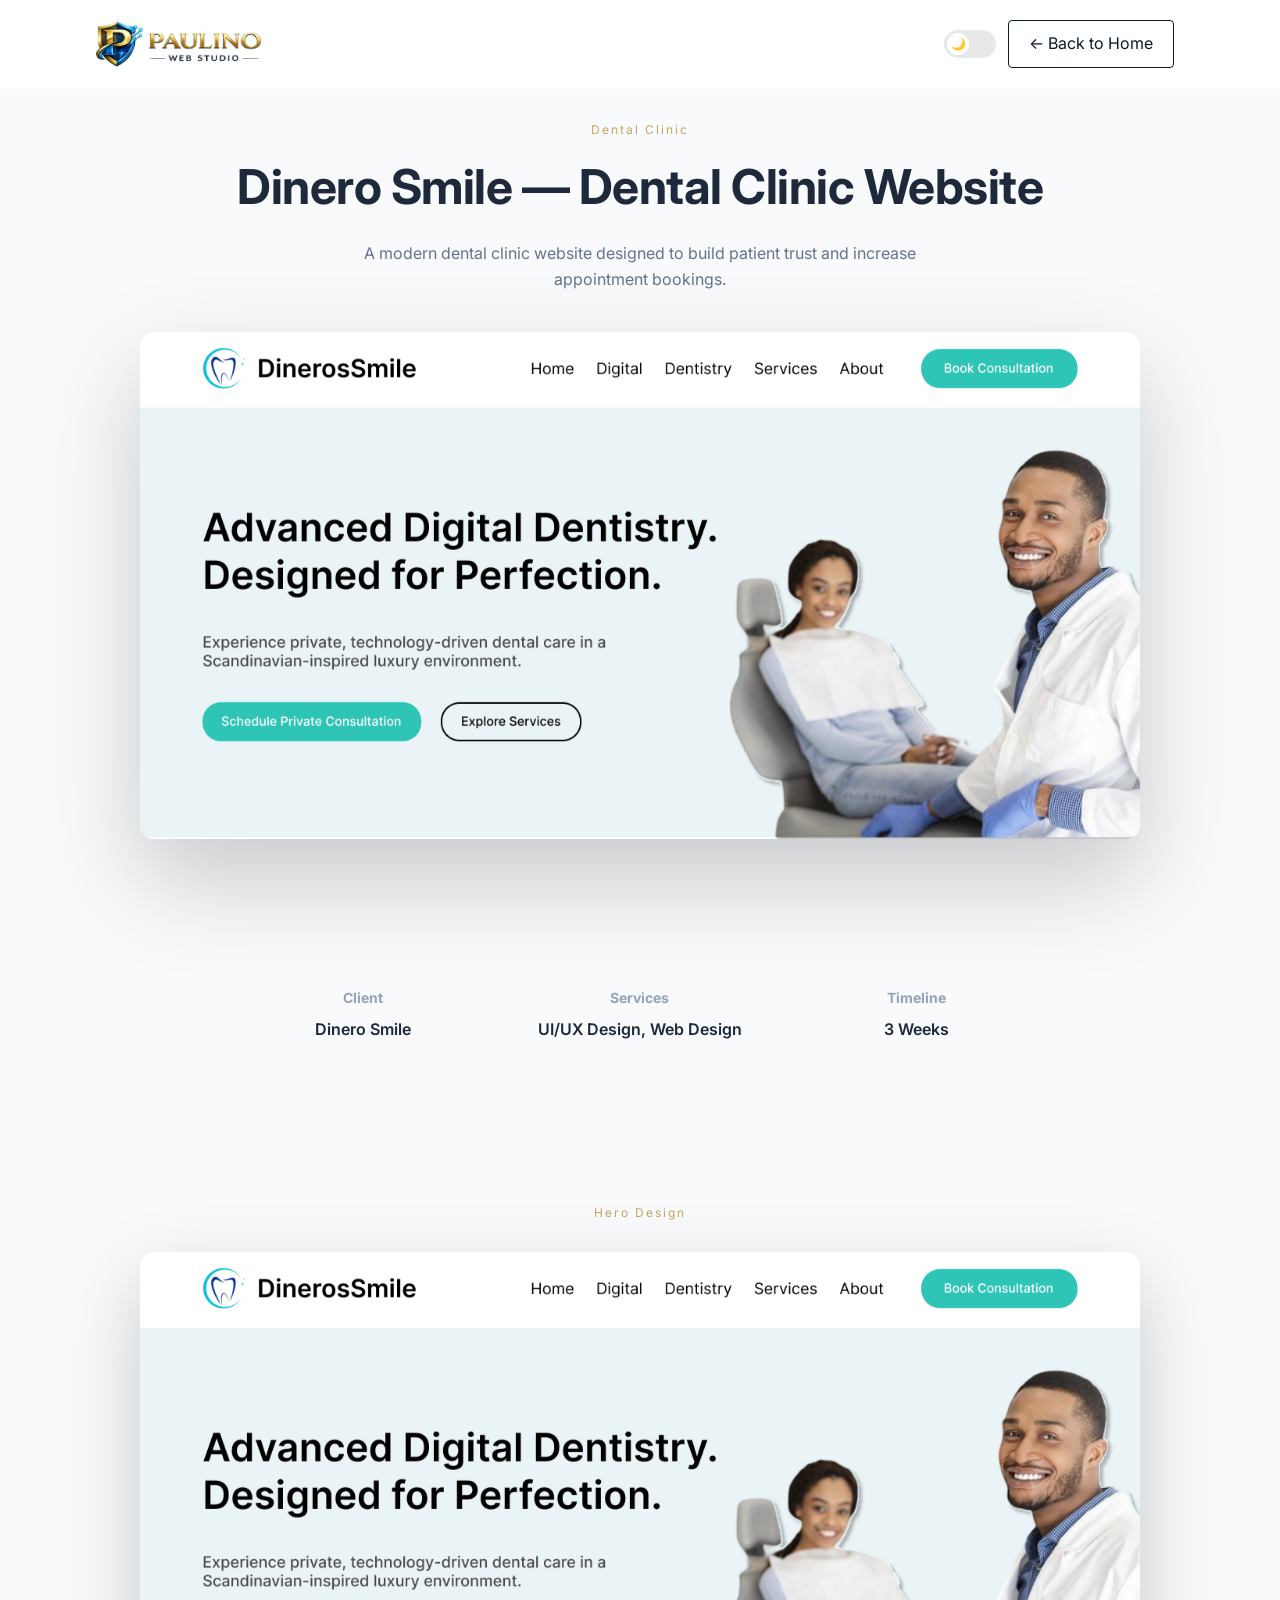
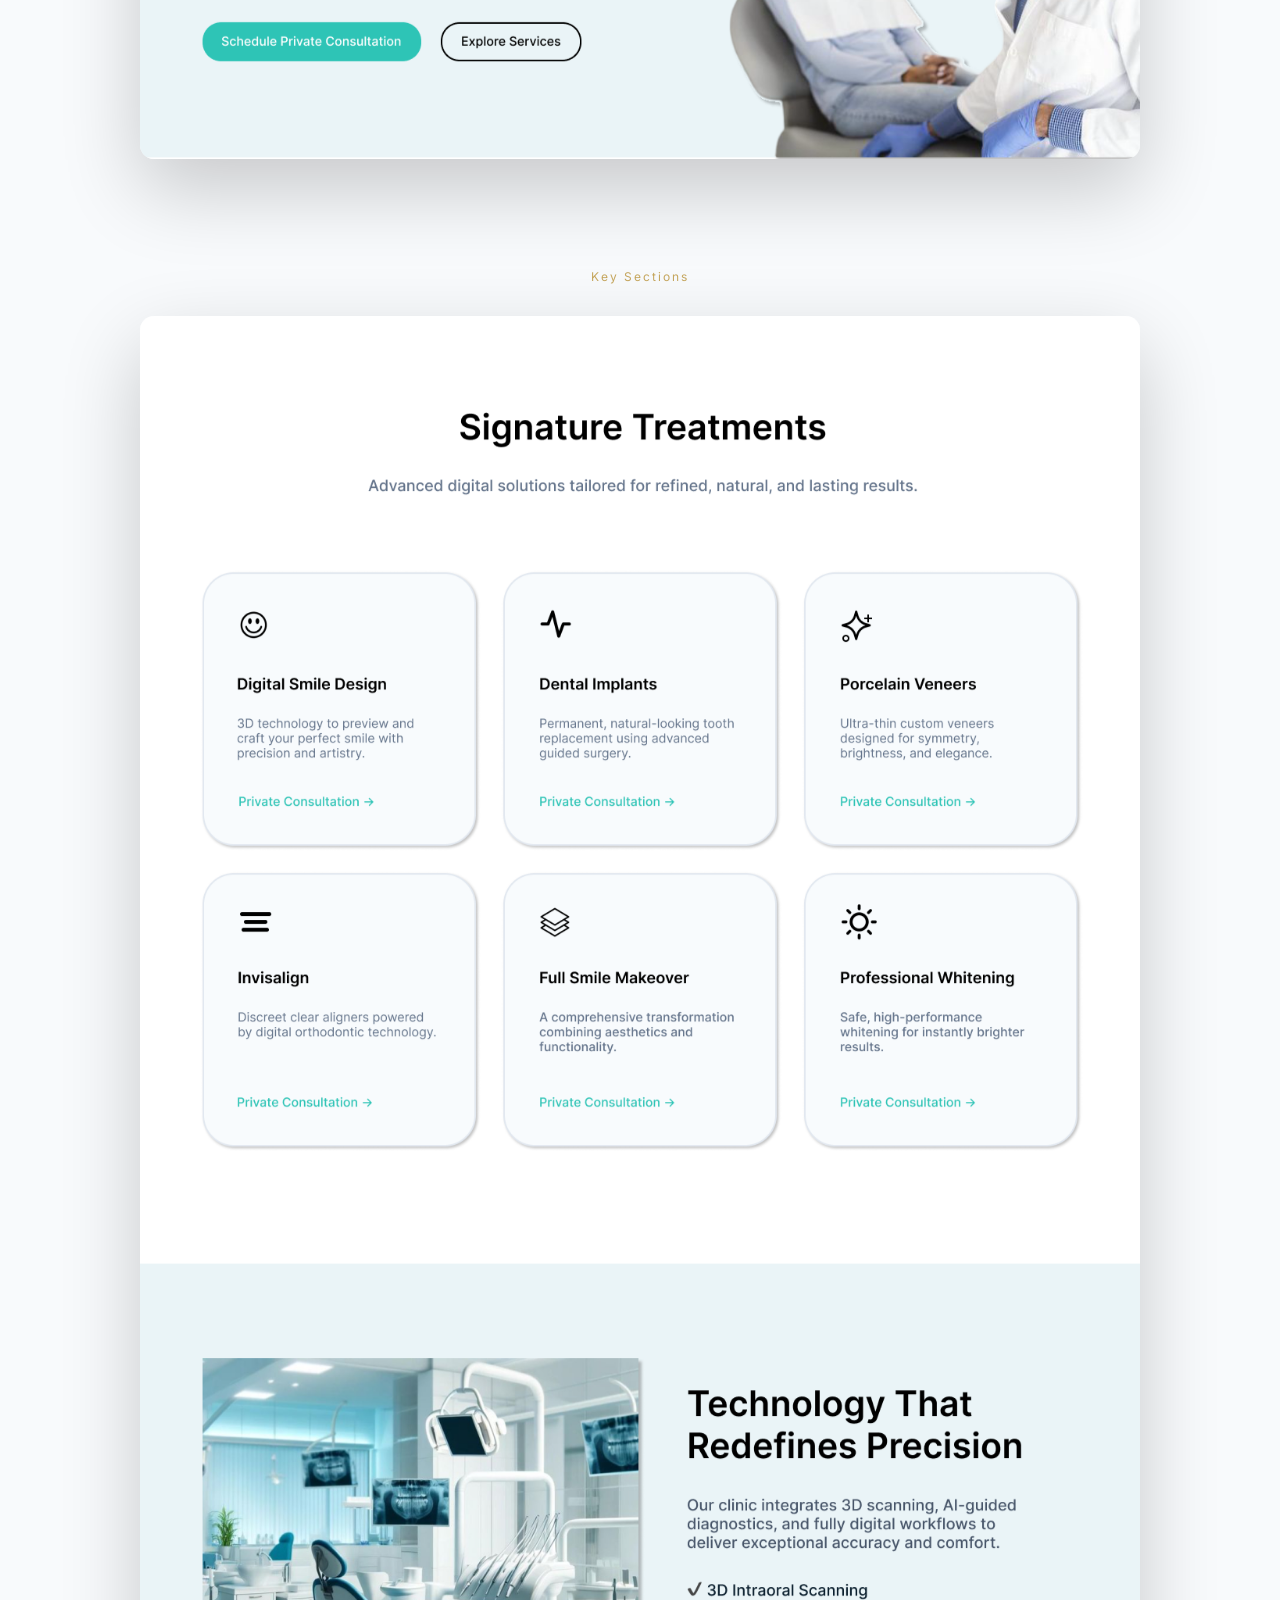
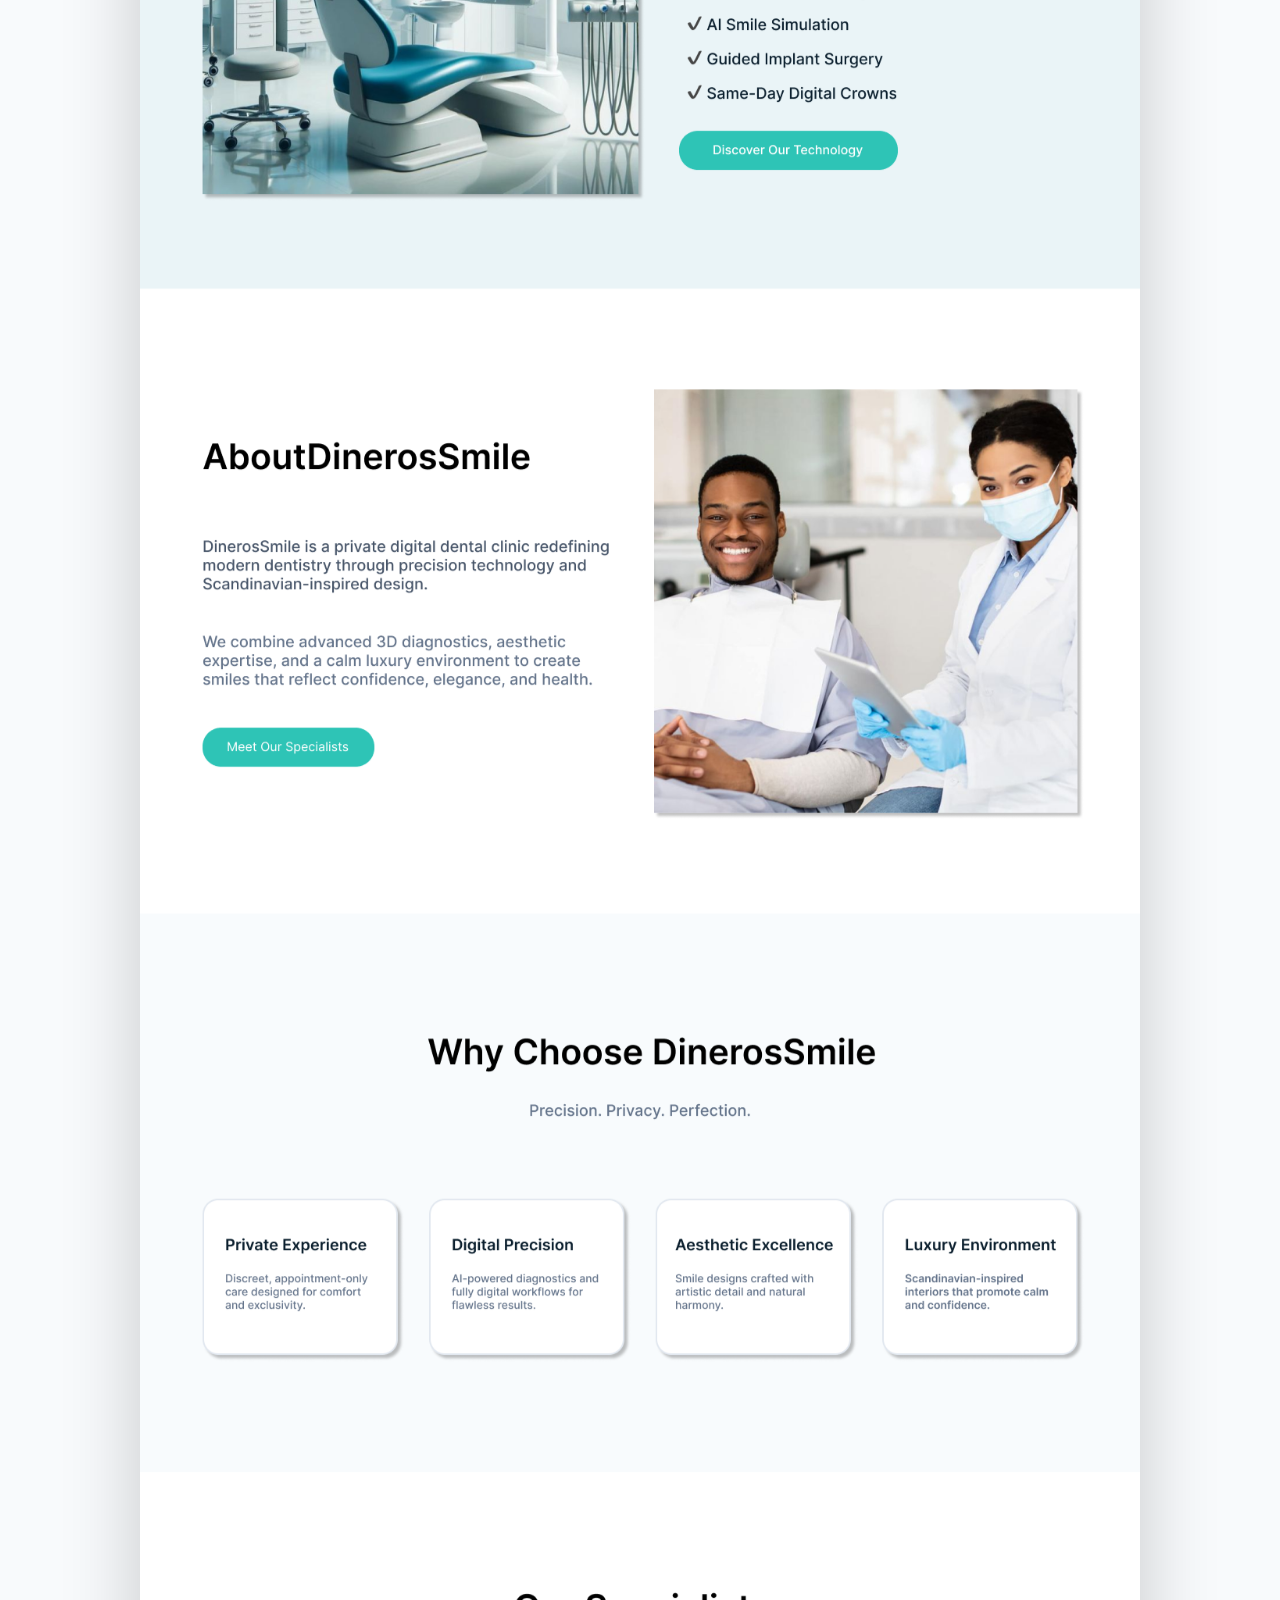
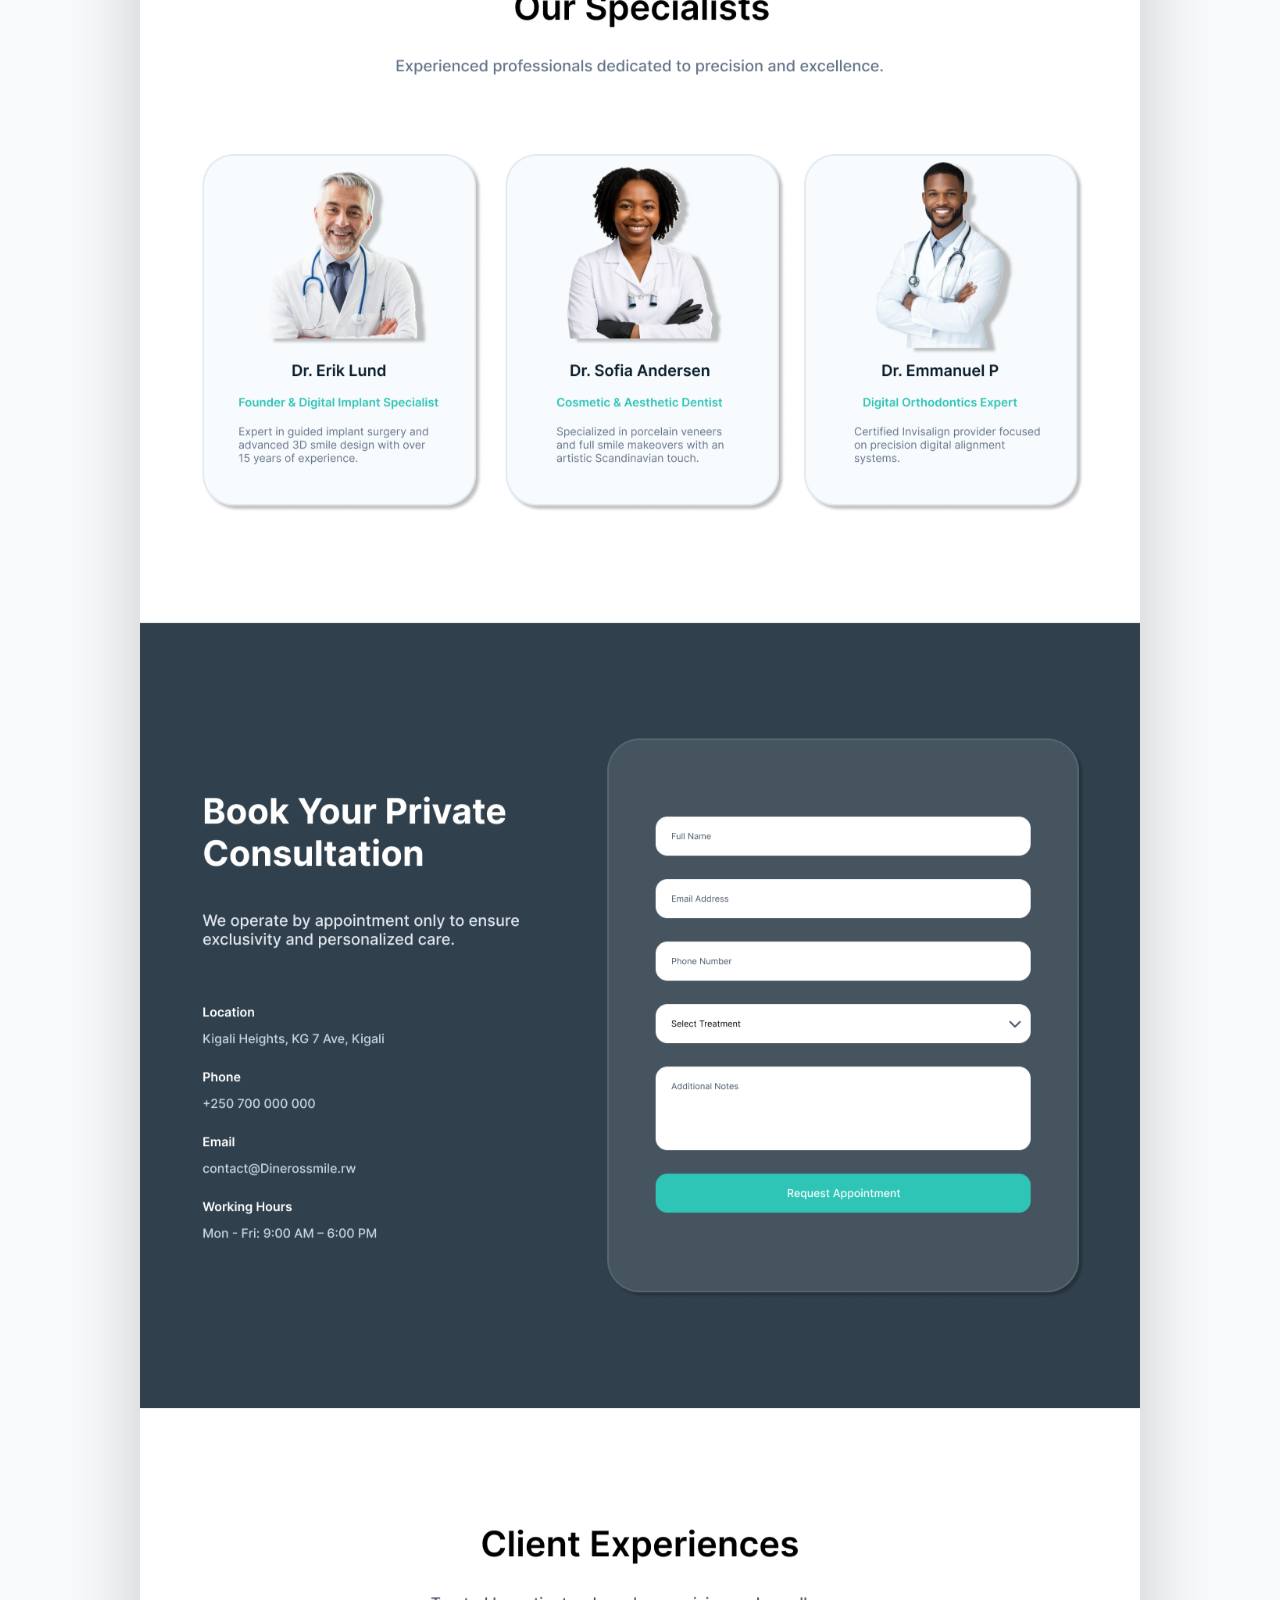
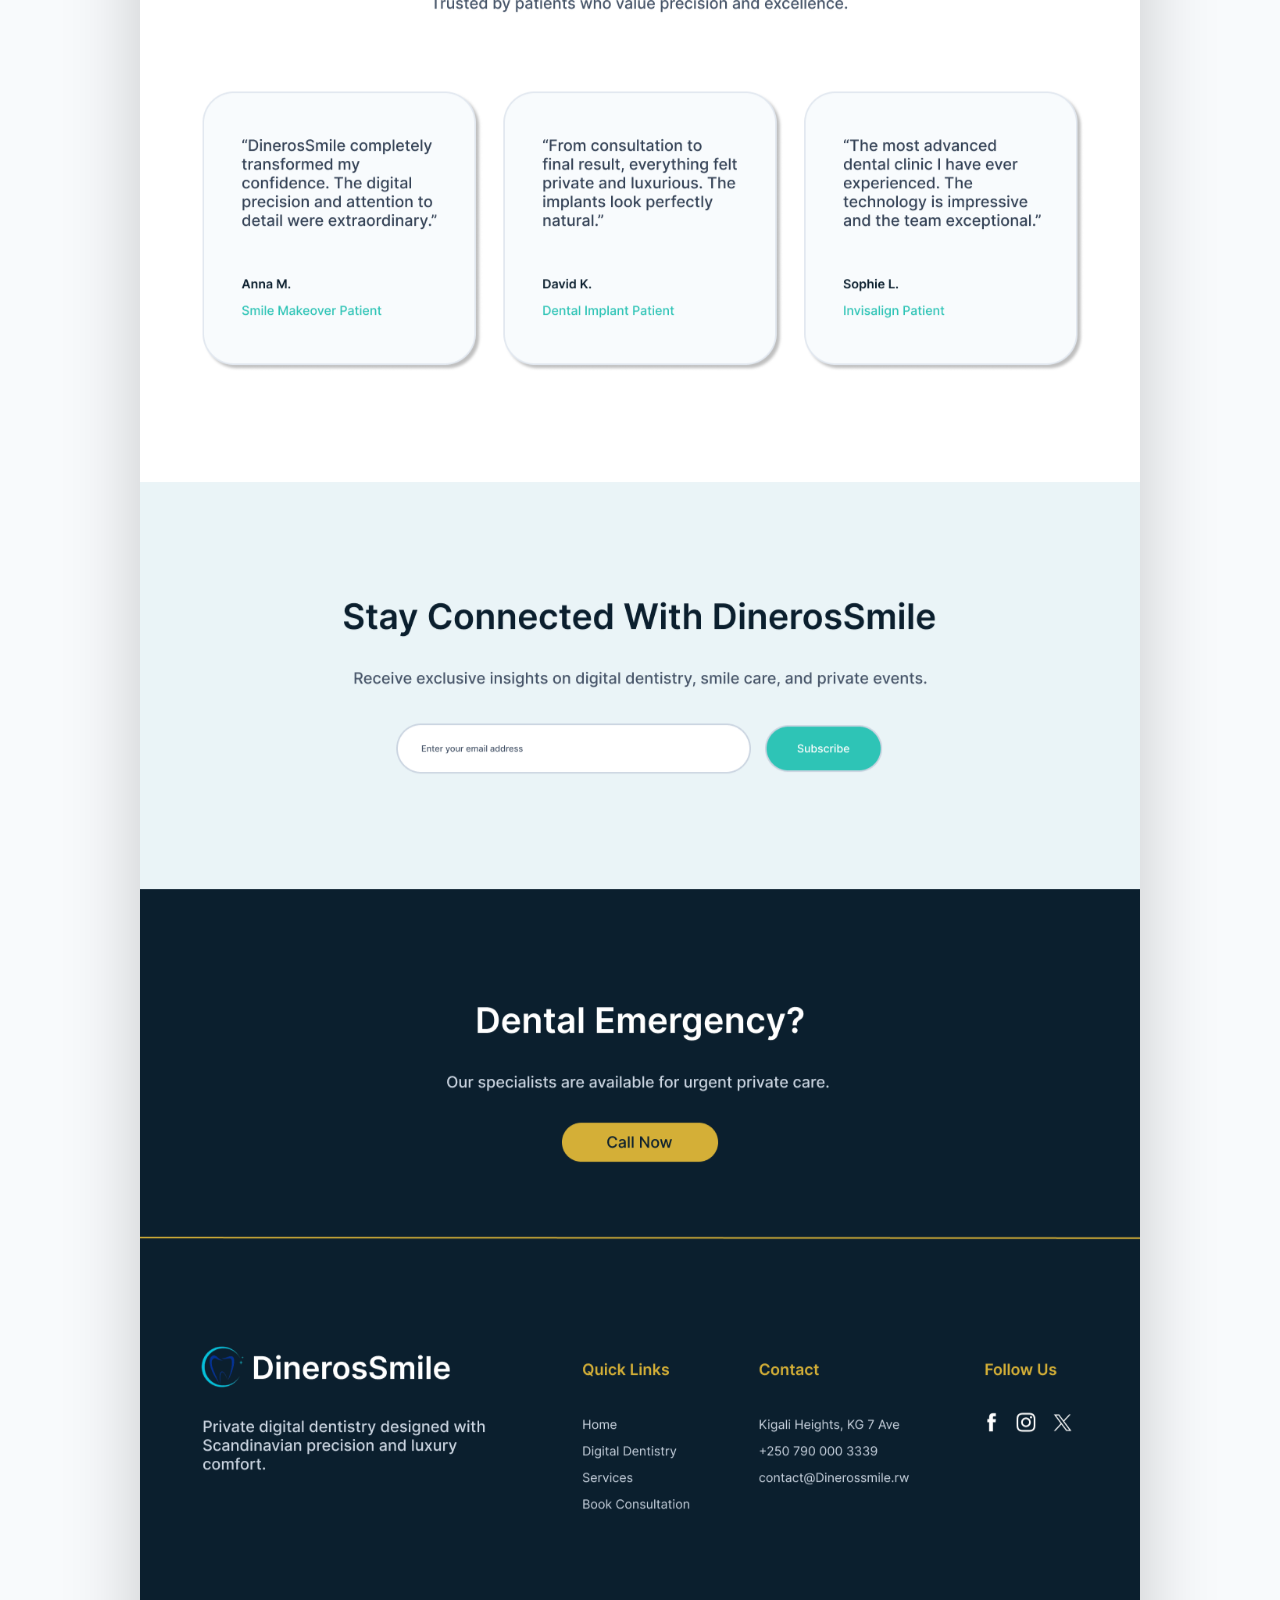
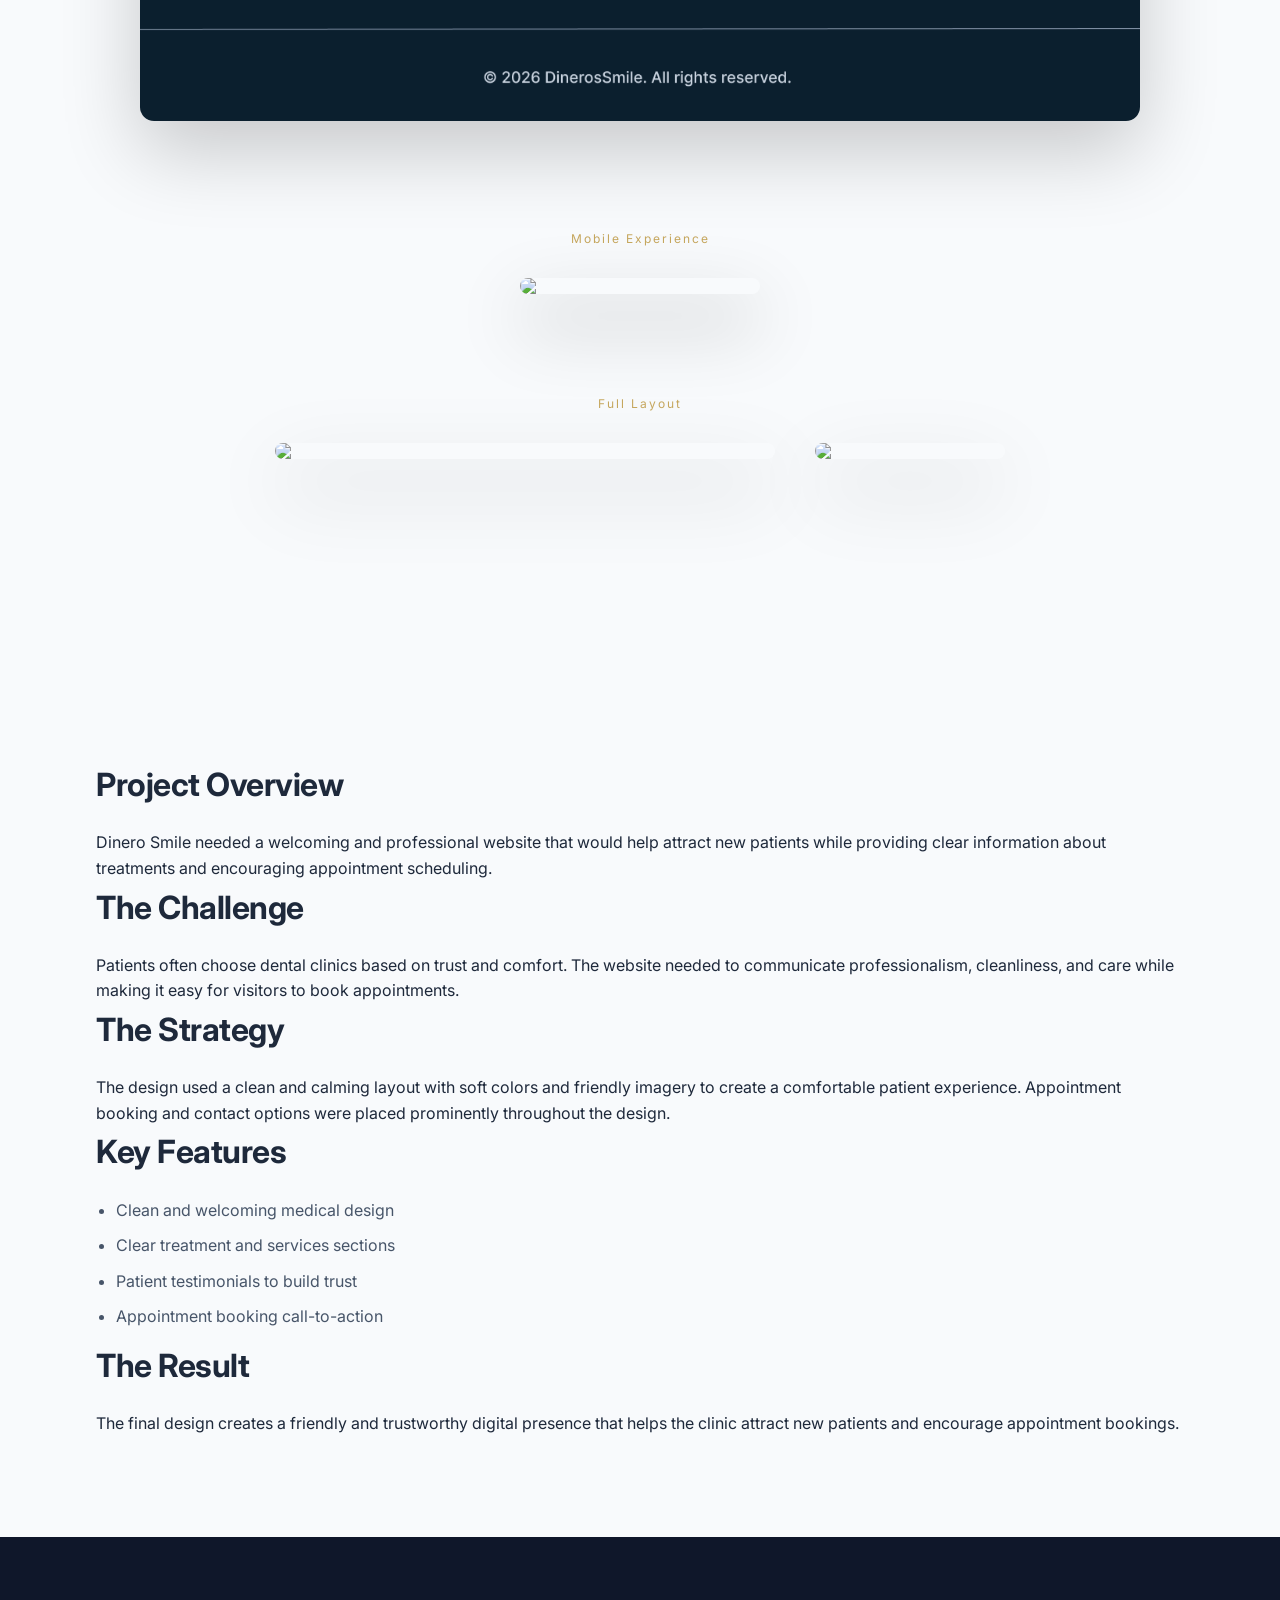
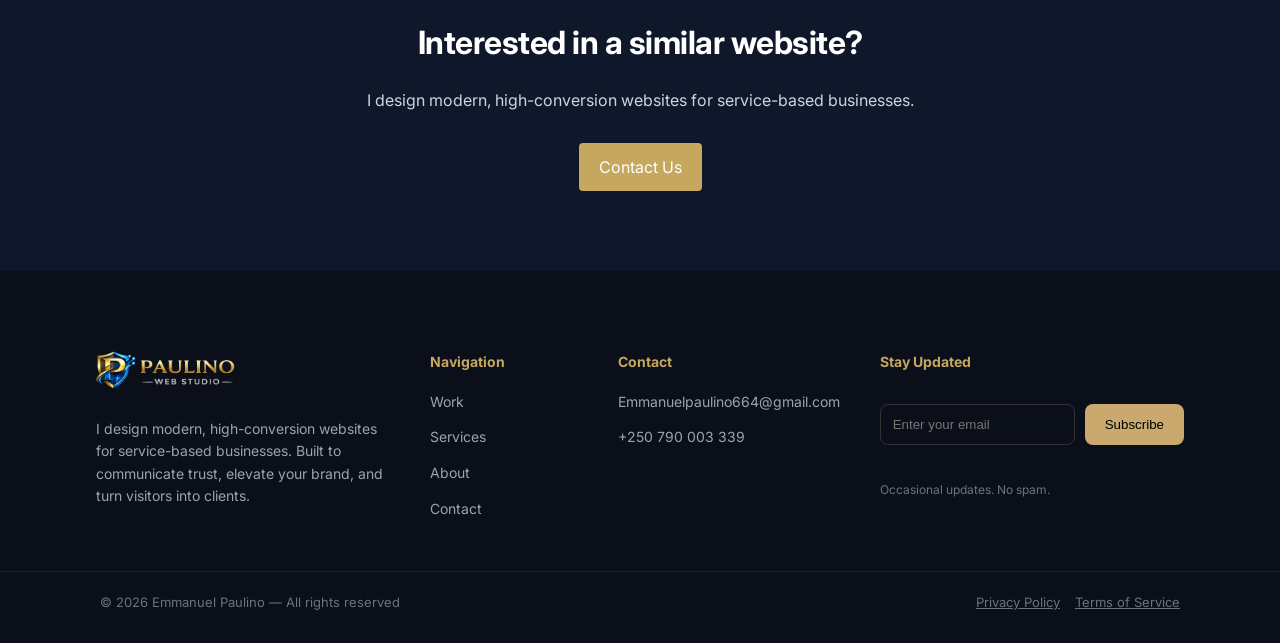
==== dental-clinics.html @ 1d3052dc "Update dental-clinics.html" ====
<!DOCTYPE html>
<html lang="en">
<head>

<meta charset="UTF-8">
<meta name="viewport" content="width=device-width, initial-scale=1.0">

<!-- SEO -->
 <title>Dinero Smile — Dental Clinic Website</title>

 <title>Web Design Kigali | Website Development Rwanda | Paulino Web Studio</title>

  <meta name="description" content="Web design and website development in Kigali, Rwanda. Paulino Web Studio builds modern, high-converting websites for businesses.">

  <meta name="keywords" content="web design Kigali, website development Rwanda, real estate website design, law firm website design, dental clinic website">

  <meta name="author" content="Paulino Web Studio">

  <!-- Social Sharing (IMPORTANT) -->
  <meta property="og:title" content="Paulino Web Studio">
  <meta property="og:description" content="Modern websites that convert visitors into clients.">
  <meta property="og:type" content="website">
  <meta property="og:url" content="https://paulinowebstudio.com">
  <meta property="og:image" content="https://paulinowebstudio.com/images/preview.jpg">

  <!-- Favicon -->
<link rel="icon" href="my-favicon/favicon.ico" sizes="any">
<link rel="shortcut icon" href="my-favicon/favicon.ico">
<link rel="icon" type="image/png" sizes="32x32" href="my-favicon/favicon-32x32.png">
<link rel="icon" type="image/png" sizes="16x16" href="my-favicon/favicon-16x16.png">
<link rel="apple-touch-icon" sizes="180x180" href="my-favicon/favicon-180x180.png">

<link rel="manifest" href="my-favicon/site.webmanifest">
<meta name="theme-color" content="#0a0f2c">

<link rel="stylesheet" href="css/style.css">

<link href="https://fonts.googleapis.com/css2?family=Inter:wght@400;600;700;800&display=swap" rel="stylesheet">

</head>
<body>


<!-- NAVBAR -->

<header class="re-navbar">

<div class="page-wrapper">
 
  <div class="re-menu-backdrop"></div>
<div class="container nav-content">

    <div class="logo">
  <img src="assets/Logo/logo-light.png" class="logo-light" alt="Logo">
  <img src="assets/Logo/logo-dark.png" class="logo-dark" alt="Logo">
</div>

<div class="top-actions">

  <!-- 🌙 DARK MODE TOGGLE -->
 <button id="theme-toggle" class="theme-toggle">
  <span class="toggle-track">
    <span class="toggle-thumb">
      <span class="icon sun">☀️</span>
      <span class="icon moon">🌙</span>
    </span>
  </span>
</button>


<div class="re-actions">
<a href="index.html" class="btn-outline">← Back to Home</a>
</div>

<!-- MOBILE MENU BUTTON -->
    <button class="re-menu-btn">☰</button>


  <!-- MOBILE DROPDOWN -->
<div class="re-menu-panel">

  <button class="re-menu-close">✕</button>

  <!-- 🌙 TOGGLE -->
  <div class="re-menu-toggle">
    <button id="re-theme-toggle-mobile" class="re-theme-toggle">
      <span class="re-toggle-track">
        <span class="re-toggle-thumb">
          <span class="re-icon sun">☀️</span>
          <span class="re-icon moon">🌙</span>
        </span>
      </span>
    </button>
  </div>


  <a href="index.html" class="re-menu-link">
  Back to Home 
</a>

  <!-- CONTACT -->
<a href="#" class="btn-gold open-booking">Contact Us</a>

<a href="https://wa.me/250790003339?text=Hi,%20I'm%20interested%20in%20your%20Dental%20Clinics%20Website%20Design%20services.%20Can%20we%20discuss%20my%20project?"
   class="wa-float"
   target="_blank">

  <img src="https://cdn.jsdelivr.net/gh/simple-icons/simple-icons/icons/whatsapp.svg"
       alt="WhatsApp"
       class="wa-svg">

  <span class="wa-text">Chat on WhatsApp</span>

</a>

</div>
</div>

</div>
</header>

<a href="#" class="mobile-cta">Book Now</a>


<!-- HERO -->
<section class="case-hero">
  <p class="case-tag">Dental Clinic</p>
  <h1>Dinero Smile — Dental Clinic Website</h1>
  <p class="case-subtitle">
   A modern dental clinic website designed to build patient trust and increase appointment bookings.
  </p>

  <img src="assets/clinic/Desktop2.png" alt="Dinero Smile Website on Desktop">
</section>

<!-- OVERVIEW -->
<section class="case-overview">
  <div class="overview-grid">
    <div>
      <h4>Client</h4>
      <p>Dinero Smile</p>
    </div>

    <div>
      <h4>Services</h4>
      <p>UI/UX Design, Web Design</p>
    </div>

    <div>
      <h4>Timeline</h4>
      <p>3 Weeks</p>
    </div>
  </div>
</section>

<!-- MAIN SHOWCASE -->
<section class="case-showcase">

  <!-- SECTION 1 -->
  <div class="case-block">
    <p class="case-label">Hero Design</p>
    <img src="assets/clinic/Desktop2.png">
  </div>

  <!-- SECTION 2 -->
  <div class="case-block two">
    <p class="case-label">Key Sections</p>

    <div class="grid-2">
      <img src="assets/clinic/Clinic-keys.png">
    </div>
  </div>

  <!-- SECTION 3 -->
  <div class="case-block">
    <p class="case-label">Mobile Experience</p>

    <div class="phones">
      <img src="assets/clinic/clinic-Mobile.png">
    </div>
  </div>

  <!-- SECTION 4 -->
  <div class="case-block">
    <p class="case-label">Full Layout</p>

    <div class="devices">
      <img class="desktop" src="assets/clinic/clinic-Desktop.png">
      <img class="mobile" src="assets/clinic/clinic-Mobile.png">
    </div>
  </div>

</section>

<!-- CASE CONTENT -->

<section class="case-content">

<div class="container case-grid">


<div class="case-section">

<h2>Project Overview</h2>

<p>
Dinero Smile needed a welcoming and professional website that would help attract new patients while providing clear information about treatments and encouraging appointment scheduling.
</p>

</div>


<div class="case-section">

<h2>The Challenge</h2>

<p>
Patients often choose dental clinics based on trust and comfort. The website needed to communicate professionalism, cleanliness, and care while making it easy for visitors to book appointments.
</p>

</div>


<div class="case-section">

<h2>The Strategy</h2>

<p>
The design used a clean and calming layout with soft colors and friendly imagery to create a comfortable patient experience. Appointment booking and contact options were placed prominently throughout the design.
</p>

</div>


<div class="case-section">

<h2>Key Features</h2>

<ul class="feature-list">

<li>Clean and welcoming medical design</li>

<li>Clear treatment and services sections</li>

<li>Patient testimonials to build trust</li>

<li>Appointment booking call-to-action</li>

</ul>

</div>


<div class="case-section">

<h2>The Result</h2>

<p>
The final design creates a friendly and trustworthy digital presence that helps the clinic attract new patients and encourage appointment bookings.
</p>

</div>


</div>

</section>



<!-- CTA -->

<section class="case-cta">

<div class="container">

<h2>Interested in a similar website?</h2>

<p>
I design modern, high-conversion websites for service-based businesses.
</p>

<a href="#" class="btn-gold open-booking">Contact Us</a>

<a href="#" class="mobile-cta open-booking">Book Now</a>

</div>

</section>

<!-- =========================
     BOOKING MODAL (ISOLATED)
========================= -->

<div class="booking-modal" id="bookingModal">
  <div class="booking-modal__overlay"></div>

  <div class="booking-modal__content">
    <button class="booking-modal__close" aria-label="Close">&times;</button>

    <div class="booking-modal__header">
      <span class="modal-badge">Consultation</span>
      <h2 class="booking-modal__title">Book a Call</h2>
      <p class="booking-modal__subtitle">Let’s discuss your project. Reach out directly or fill out the form and We’ll get back to you within 24 hours.</p>
    </div>

    <form class="booking-modal__form" action="https://formspree.io/f/xlgogzej" method="POST" id="bookingForm">
      <div class="form-row">
        <div class="booking-modal__group">
          <input type="text" name="name" required placeholder=" ">
          <label>Name <span class="required">*</span></label>
        </div>
        <div class="booking-modal__group">
          <input type="email" name="email" required placeholder=" ">
          <label>Email <span class="required">*</span></label>
        </div>
      <div class="booking-modal__group">
          <input type="Phone Number" name="Phone Number" required placeholder=" ">
          <label>Phone Number <span class="required">*</span></label>
        </div>
      <div class="booking-modal__group">
        <select name="service" required>
          <option value="" disabled selected hidden></option>
          <option value="Web Design">Web Design</option>
          <option value="Real Estate Solution">Dental Clinics Solution</option>
          <option value="SEO & Marketing">SEO & Marketing</option>
        </select>
        <label>Service of Interest <span class="required">*</span></label>
      </div>
    </div>

      <div class="booking-modal__group">
        <textarea name="message" rows="4" required placeholder=" "></textarea>
        <label>Tell us about your project <span class="required">*</span></label>
      </div>

      <button type="submit" class="btn-premium booking-modal__submit">
        <span>Send Message</span>
      </button>
    </form>

    <div class="booking-success" id="bookingSuccess">
      <div class="booking-success__box">
        <div class="booking-success__icon">✔</div>
        <h3>Message Sent!</h3>
        <p>We’ll get back to you within 24 hours.</p>
      </div>
    </div>

<div class="booking-modal__direct">
      <p>Direct Contact:</p>
      <div class="direct-links">
        <a href="mailto:Emmanuelpaulino664@gmail.com">
          <svg fill="none" stroke="currentColor" stroke-width="2" stroke-linecap="round" stroke-linejoin="round" viewBox="0 0 24 24"><path d="M4 4h16c1.1 0 2 .9 2 2v12c0 1.1-.9 2-2 2H4c-1.1 0-2-.9-2-2V6c0-1.1.9-2 2-2z"></path><polyline points="22,6 12,13 2,6"></polyline></svg>
          Email
        </a>
        
        <span style="color: var(--gold); opacity: 0.5;">•</span>
        
        <a href="https://wa.me/250790003339" target="_blank">
          <svg fill="none" stroke="currentColor" stroke-width="2" stroke-linecap="round" stroke-linejoin="round" viewBox="0 0 24 24"><path d="M21 11.5a8.38 8.38 0 0 1-.9 3.8 8.5 8.5 0 0 1-7.6 4.7 8.38 8.38 0 0 1-3.8-.9L3 21l1.9-5.7a8.38 8.38 0 0 1-.9-3.8 8.5 8.5 0 0 1 4.7-7.6 8.38 8.38 0 0 1 3.8-.9h.5a8.48 8.48 0 0 1 8 8v.5z"></path></svg>
          WhatsApp
        </a>
      </div>
    </div>
  </div>
</div>


<!-- FOOTER -->

<footer class="case-footer">

  <div class="container case-footer-grid">

    <!-- BRAND -->
    <div class="case-footer-col">
      <img src="assets/Logo/logo-dark.png" class="footer-logo">

      <p class="case-footer-text">
        I design modern, high-conversion websites for service-based businesses.
        Built to communicate trust, elevate your brand, and turn visitors into clients.
      </p>
    </div>


    <!-- NAVIGATION -->
    <div class="case-footer-col">
      <h4>Navigation</h4>
      <ul>
        <li><a href="index.html#work">Work</a></li>
        <li><a href="index.html#services">Services</a></li>
        <li><a href="index.html#about">About</a></li>
        <li><a href="index.html#contact">Contact</a></li>
      </ul>
    </div>


    <!-- CONTACT -->
    <div class="case-footer-col">
      <h4>Contact</h4>
      <ul>
        <li><a href="mailto:Emmanuelpaulino664@email.com">Emmanuelpaulino664@gmail.com</a></li>
        <li><a href="tel:+250790003339">+250 790 003 339</a></li>
      </ul>
    </div>


    <!-- NEWSLETTER -->
    <div class="case-footer-col">
      <h4>Stay Updated</h4>

       <form 
  id="newsletterForm"
  action="https://formspree.io/f/xlgogzej"
  method="POST"
  class="newsletter-form"
>

  <input type="hidden" name="source" value="Newsletter">

  <div class="newsletter-group">
    <input type="email" name="email" required placeholder="Enter your email">
    <button type="submit" class="newsletter-btn">
      <span class="btn-text">Subscribe</span>
      <span class="btn-loader"></span>
    </button>
  </div>

</form>

<!-- SUCCESS -->
<div class="newsletter-success" id="newsletterSuccess">
  <p>✔ You're subscribed</p>
</div>

      <p class="newsletter-note">
        Occasional updates. No spam.
      </p>
    </div>

  </div>


  <!-- DIVIDER -->
  <div class="case-footer-divider"></div>


  <!-- BOTTOM -->
  <div class="case-footer-bottom">
    <p>© 2026 Emmanuel Paulino — All rights reserved</p>

    <div class="case-footer-links">
        <a href="privacy.html">Privacy Policy</a>
        <a href="terms.html">Terms of Service</a>
    </div>
  </div>

</footer>

<button class="back-to-top">
  ↑
</button>


<script src="js/workjs.js" defer></script>


</body>
</html>
---- css/style.css ----
* {
  margin: 0;
  padding: 0;
  box-sizing: border-box;
}

body {
  font-family: 'Inter', sans-serif;
  background: var(--bg);
  color: var(--text);
  line-height: 1.6;
  overflow-x:hidden;
  scroll-behavior: smooth;
  -webkit-font-smoothing: antialiased;
}

.container {
  width: 85%;
  max-width: 1200px;
  margin: auto;
}

section {
  padding: 100px 0;
}


h1, h2, h3 {
  letter-spacing: -0.5px;
}

h2 {
  font-size: 32px;
  margin-bottom: 20px;
}

@media(max-width:768px){
section{
padding:70px 0;
}
}

:root {
  --navy: #0F172A;
  --gold: #C6A75E;
  --bg: #F8FAFC;
  --text: #1E293B;
}

/* 🌙 DARK MODE VARIABLES */
body.dark-mode {
  --bg: #020617;
  --text: #E2E8F0;
  --navy: #E2E8F0;

  /* NEW PREMIUM VARIABLES */
  --card-bg: rgba(255, 255, 255, 0.04);
  --border: rgba(255, 255, 255, 0.08);
  --glow: rgba(198,167,94,0.25);
}

body.dark-mode .navbar {
  background: rgba(2, 6, 23, 0.6);
  backdrop-filter: blur(14px);
  border-bottom: 1px solid var(--border);
  box-shadow: 0 10px 40px rgba(0,0,0,0.6);
}

body.dark-mode .nav-link {
  color: #E2E8F0;
}

body.dark-mode {
  background: radial-gradient(circle at 30% 20%, #0f172a, #020617 70%);
}

body.dark-mode .btn-gold {
  background: linear-gradient(135deg, #C6A75E, #E8D49C);
  color: #020617;
  box-shadow: 0 10px 30px var(--glow);
}

body.dark-mode .btn-gold:hover {
  transform: translateY(-3px);
  box-shadow: 0 15px 40px rgba(198,167,94,0.4);
}

body.dark-mode p {
  color: #94A3B8;
}

body.dark-mode h1,
body.dark-mode h2,
body.dark-mode h3 {
  color: #F8FAFC;
}

body.dark-mode .nav-link::after {
  background: linear-gradient(90deg, transparent, #C6A75E, transparent);
}

body.dark-mode .seo-section,
body.dark-mode .services,
body.dark-mode .process,
body.dark-mode .about {
  background: transparent !important;
}


/* NAVBAR */
.navbar {
  background: white;
  border-bottom: 1px solid #e5e7eb;
  position: sticky;
  top: 0;
  z-index: 1000;
}

.nav-content {
  display: flex;
  justify-content: space-between;
  align-items: center;
  padding: 20px 0;
}


.nav-links {
  list-style: none;
  display: flex;
  gap: 30px;
  align-items: center;
}

.nav-links a {
  text-decoration: none;
  color: var(--text);
  font-weight: 500;
}

.logo img {
  position: absolute;
  height: 46px;
  transition: opacity 0.3s ease;
}

.logo {
  position: relative;
  height: 46px;
}

/* Light visible by default */
.logo-light {
  opacity: 1;
}

.logo-dark {
  opacity: 0;
}

/* Dark mode switch */
body.dark-mode .logo-light {
  opacity: 0;
}

body.dark-mode .logo-dark {
  opacity: 1;
}

.btn-gold {
  background: var(--gold);
  color: white;
  padding: 10px 20px;
  border-radius: 4px;
  text-decoration: none;
}

.navbar{
backdrop-filter:blur(10px);
background:rgba(255,255,255,0.85);
}

.nav-link{
position:relative;
}

/* underline effect */
.nav-link::after{
content:"";
position:absolute;
left:0;
bottom:-5px;
width:0;
height:2px;
background:#C6A75E;
transition:0.3s;
}

.nav-link:hover::after{
width:100%;
}

.nav-cta {
  border: 1px solid var(--gold);
  color: var(--gold);
  background: transparent;
  padding: 10px 18px;
  border-radius: 50px;
  transition: all 0.3s ease;
}

.nav-cta:hover {
  background: var(--gold);
  color: #020617;
}

.nav-cta.active {
  background: linear-gradient(135deg, #C6A75E, #E8D49C);
  color: #020617;
  box-shadow: 0 10px 30px rgba(198,167,94,0.3);
}

.nav-cta {
  transition: all 0.4s cubic-bezier(0.22,1,0.36,1);
}

.navbar .nav-cta {
  border-radius: 25px;
}


body.dark-mode .nav-cta:hover {
  background: linear-gradient(120deg, transparent, rgba(56,189,248,0.2), transparent);
  transform: translateY(-7px) scale(1.01);
  box-shadow: 0 25px 70px rgba(0,0,0,0.8),
              0 0 25px rgba(198,167,94,0.15);
              
}

.top-actions {
  display: flex;
  align-items: center;
  gap: 12px;
}

/* SAME STYLE AS HOMEPAGE */
.theme-toggle {
  background: transparent;
  border: 1px solid rgba(255,255,255,0.15);
  border-radius: 50px;
  padding: 6px 10px;
  font-size: 16px;
  cursor: pointer;
  color: var(--text);
  transition: all 0.3s ease;
}

.theme-toggle:hover {
  transform: scale(1.1);
  border-color: var(--gold);
}

.theme-toggle {
  transition: transform 0.3s ease;
}

.theme-toggle:active {
  transform: rotate(180deg) scale(0.9);
}

/* TOGGLE CONTAINER */
.theme-toggle {
  background: none;
  border: none;
  cursor: pointer;
  padding: 0;
}

/* TRACK */
.toggle-track {
  width: 52px;
  height: 28px;
  background: rgb(233, 232, 232);
  border-radius: 50px;
  display: flex;
  align-items: center;
  padding: 3px;
  transition: all 0.4s ease;
  position: relative;
}

/* THUMB */
.toggle-thumb {
  width: 22px;
  height: 22px;
  background: white;
  border-radius: 50%;
  display: flex;
  align-items: center;
  justify-content: center;
  transform: translateX(0);
  transition: all 0.4s cubic-bezier(0.22,1,0.36,1);
  position: relative;
  overflow: hidden;
}

/* ICONS */
.toggle-thumb .icon {
  position: absolute;
  font-size: 12px;
  transition: all 0.3s ease;
}

.toggle-thumb .sun {
  opacity: 0;
  transform: scale(0.5);
}

.toggle-thumb .moon {
  opacity: 1;
}

/* 🌙 DARK MODE ACTIVE */
body.dark-mode .toggle-track {
  background: rgba(198,167,94,0.25);
  box-shadow: 0 0 10px rgba(198,167,94,0.3);
}

body.dark-mode .toggle-thumb {
  transform: translateX(24px);
  background: #020617;
}

/* SWITCH ICONS */
body.dark-mode .toggle-thumb .sun {
  opacity: 1;
  transform: scale(1);
}

body.dark-mode .toggle-thumb .moon {
  opacity: 0;
  transform: scale(0.5);
}

/* HOVER EFFECT */
.theme-toggle:hover .toggle-track {
  transform: scale(1.05);
}

.toggle-thumb::after {
  content: "";
  position: absolute;
  inset: 0;
  border-radius: 50%;
  background: rgba(198,167,94,0.4);
  opacity: 0;
  transition: 0.3s;
}

.theme-toggle:active .toggle-thumb::after {
  opacity: 1;
  transform: scale(1.6);
}

.mobile-toggle {
  display: flex;
  justify-content: flex-end;
  padding: 20px;
  border-bottom: 1px solid rgba(255,255,255,0.08);
}

.mobile-toggle {
  justify-content: center;
}



/* ACTIVE STATE */
.nav-link.active{
color:#C6A75E;
}

.nav-link.active::after{
width:100%;
}


.navbar {
  transition: all 0.3s ease;
}

.navbar.scrolled {
  background: rgba(255, 255, 255, 0.75);
  backdrop-filter: blur(12px);
  box-shadow: 0 5px 30px rgba(0,0,0,0.08);
}

.scroll-progress{
position:fixed;
top:0;
left:0;
height:3px;
width:0%;
background:#C6A75E;
z-index:2000;
transition:width 0.1s ease;
}



.btn-outline {
  border: 1.4px solid var(--navy);
  padding: 10px 20px;
  text-decoration: none;
  color: var(--navy);
  border-radius: 4px;
  margin-right: 10px;
}

a, button {
  transition: all 0.3s ease;
}

.btn-gold:hover {
  background: #b8974c;
  transform: translateY(-2px);
}

.btn-outline:hover {
  background: var(--navy);
  color: white;
}

.btn, .btn-gold, .btn-outline{
position:relative;
transition:transform 0.2s ease;
}

.card:hover,
.work-card:hover {
  transform: translateY(-10px);
  box-shadow: 0 15px 30px rgba(0,0,0,0.08);
}

.btn, .btn-gold, .btn-outline {
  min-height: 48px;
  display: inline-flex;
  align-items: center;
  justify-content: center;
}

/* HIDE DESKTOP NAV ON MOBILE */
@media(max-width:768px){
.nav-links{
display:none;
}
}

@media (max-width: 768px){

.navbar {
  background: rgba(255,255,255,0.7);
  backdrop-filter: blur(12px);
}

}

.mobile-cta {
  position: fixed;
  bottom: 20px;
  left: 50%;
  transform: translateX(-50%);
  background: #C6A75E;
  color: white;
  padding: 14px 26px;
  border-radius: 40px;
  font-weight: 600;
  text-decoration: none;
  box-shadow: 0 10px 30px rgba(0,0,0,0.25);
  z-index: 999;

  opacity: 0;
  pointer-events: none;
  transition: all 0.4s ease;
}

/* SHOW ON MOBILE */
@media (max-width:768px){
  .mobile-cta {
    opacity: 1;
    pointer-events: auto;
  }
}

/* HIDE WHEN MENU OPEN */
body.menu-open .mobile-cta {
  opacity: 0;
}

/* MENU BUTTON */

.menu-toggle{
display:none;
flex-direction:column;
gap:5px;
cursor:pointer;
z-index:1001;
}

.menu-toggle span{
width:26px;
height:2px;
background:#0F172A;
}

body.dark-mode .menu-toggle span{
  background: whitesmoke;
}

/* SHOW ONLY ON MOBILE */
@media(max-width:768px){

.menu-toggle{
display:flex;
}

.nav-links{
display:none;
}

}

/* MOBILE MENU PANEL */

.mobile-menu{
position:fixed;
top:0;
right:-100%;
width:100%;
height:100vh;
background:rgba(255, 255, 255, 0.534);
display:flex;
flex-direction:column;
justify-content:center;
align-items:center;
gap:25px;
transition:0.4s ease;
z-index:999;
}

/* ACTIVE STATE */

.mobile-menu.active{
right:0;
}

/* LINKS */

.mobile-menu a{
font-size:20px;
text-decoration:none;
color:#0F172A;
font-weight:600;
}

/* ANIMATION (ICON → X) */

.menu-toggle.active span:nth-child(1){
transform:rotate(45deg) translateY(6px);
}

.menu-toggle.active span:nth-child(2){
transform:rotate(-45deg) translateY(-6px);
}

.menu-toggle.active span:nth-child(3){
display: none;
}


.fade-up {
  opacity: 0;
  transform: translateY(40px) scale(0.98);
  transition: all 0.8s cubic-bezier(0.22, 1, 0.36, 1);
}

.fade-up.show {
  opacity: 1;
  transform: translateY(0) scale(1);
}

/* BLUR BACKGROUND WHEN MENU OPEN */
body.menu-open {
  overflow: hidden;
}

body.menu-open::after {
  content: "";
  position: fixed;
  inset: 0;
  background: rgba(0,0,0,0.4);
  backdrop-filter: blur(6px);
  z-index: 998;
}

/* PREMIUM MOBILE MENU */
.mobile-menu {
  transform: translateX(100%);
  transition: transform 0.5s cubic-bezier(0.22,1,0.36,1);
}

.mobile-menu.active {
  transform: translateX(0);
}

/* MENU LINKS ANIMATION */
.mobile-menu a {
  opacity: 0;
  transform: translateY(30px);
}

.mobile-menu.active a {
  opacity: 1;
  transform: translateY(0);
}

/* STAGGER EFFECT */
.mobile-menu.active a:nth-child(1){transition-delay:.1s;}
.mobile-menu.active a:nth-child(2){transition-delay:.2s;}
.mobile-menu.active a:nth-child(3){transition-delay:.3s;}
.mobile-menu.active a:nth-child(4){transition-delay:.4s;}
.mobile-menu.active a:nth-child(5){transition-delay:.5s;}


.section-badge {
  display: inline-flex;
  align-items: center;
  gap: 8px;

  padding: 6px 14px;
  border-radius: 50px;

  font-size: 15px;
  font-weight: 500;

  background: rgba(198,167,94,0.1);
  color: var(--gold);

  border: 1px solid rgba(198,167,94,0.2);

  backdrop-filter: blur(6px);
}

.section-badge {
  display: inline-flex;
  align-items: center;
  gap: 8px;
}

.badge-icon {
  display: flex;
  align-items: center;
  justify-content: center;
}

.badge-icon svg {
  width: 16px;
  height: 16px;
  stroke: currentColor;
  display: block;
}

.section-badge {
  color: var(--gold);
}

.badge-icon svg {
  stroke: red;
}

/* ICON */
.badge-icon {
  font-size: 14px;
  display: flex;
  align-items: center;
}

body.dark-mode .section-badge {
  background: rgba(198,167,94,0.08);
  border: 1px solid rgba(198,167,94,0.25);
  box-shadow: 0 0 20px rgba(198,167,94,0.08);
}

.section-badge:hover {
  transform: translateY(-2px);
  box-shadow: 0 6px 20px rgba(198,167,94,0.2);
  transition: all 0.3s ease;
}

.section-badge {
  margin-bottom: 12px;
}

.badge-icon svg {
  transition: all 0.4s ease;
}

.section-badge:hover .badge-icon svg {
  transform: scale(1.2) rotate(8deg);
  stroke: #C6A75E;
}


/* ===== REAL ESTATE NAVBAR ===== */
.page-wrapper {
  overflow-x: hidden;
  width: 100%;
  position: relative;
}

/* Ensure the navbar remains sticky */
.re-navbar {
  position: fixed; /* Change from sticky to fixed */
  top: 0;
  left: 0;
  right: 0;
  z-index: 1000;
  backdrop-filter: blur(12px);
  background: rgba(255,255,255,0.85);
  border-bottom: 1px solid rgba(255,255,255,0.08);
}

body.dark-mode .re-navbar {
  background: rgba(2, 6, 23, 0.6);
}

.re-nav-wrapper {
  display: flex;
  align-items: center;
  justify-content: space-between;
  padding: 14px 20px;
}

/* LOGO */
.re-logo img {
  height: 42px;
}

/* TITLE */
.re-title {
  font-size: 17px;
  font-weight: 600;
  opacity: 0.85;
}

/* ACTIONS */
.re-actions {
  display: flex;
  align-items: center;
  gap: 10px;
}

body.dark-mode .re-actions .btn-outline:hover {
  background: linear-gradient(120deg, transparent, rgba(56,189,248,0.2), transparent);
  transform: translateY(-7px) scale(1.01);
  box-shadow: 0 25px 70px rgba(0,0,0,0.8),
              0 0 25px rgba(198,167,94,0.15);
}

/* BACK BUTTON */
.re-back-btn {
  padding: 6px 12px;
  border: 1px solid var(--gold);
  border-radius: 8px;
  font-size: 14px;
  text-decoration: none;
}

/* MENU BUTTON */
.re-menu-btn {
  display: none;
  font-size: 24px;
  background: none;
  border: none;
  color: var(--text);
  cursor: pointer;
}

/* ===== ULTRA PREMIUM MOBILE MENU ===== */
.re-menu-panel {
  position: fixed;
  top: 0;
  right: 0;
  width: 85%;
  max-width: 320px;
  height: 100vh;
  background: rgba(255, 255, 255, 0.966);
  backdrop-filter: blur(10px);
  -webkit-backdrop-filter: blur(10px);
  padding: 80px 20px 30px;
  display: flex;
  flex-direction: column;
  gap: 20px;
  box-shadow: -20px 0 60px rgba(0,0,0,0.2);
  z-index: 2000;

  /* --- ADDED FIXES BELOW --- */
  transform: translateX(110%);
  visibility: hidden; /* Hides it completely from the browser when closed */
  transition: transform 0.5s cubic-bezier(0.22,1,0.36,1), visibility 0s linear 0.5s;
}

/* ACTIVE */
.re-menu-panel.active {
  transform: translateX(0);
  visibility: visible; /* Makes it visible when opened */
  transition: transform 0.5s cubic-bezier(0.22,1,0.36,1), visibility 0s linear 0s;
}

body.dark-mode .re-menu-panel {
  background: rgba(2,6,23,0.95);
  box-shadow: -20px 0 80px rgba(0,0,0,0.9);
}

/* BACKDROP */
.re-menu-backdrop {
  position: fixed;
  inset: 0;
  background: rgba(0,0,0,0.4);
  backdrop-filter: blur(4px);

  opacity: 0;
  pointer-events: none;
  transition: 0.3s ease;

  z-index: 1500;
}

.re-menu-backdrop.active {
  opacity: 1;
  pointer-events: auto;
}

/* TOGGLE CONTAINER */
.re-menu-toggle {
  display: flex;
  justify-content: center;
  margin-bottom: 8px;
}

/* ===== SHARED PREMIUM TOGGLE ===== */
.re-theme-toggle {
  background: none;
  border: none;
  cursor: pointer;
}

/* TRACK */
.re-toggle-track {
  width: 54px;
  height: 30px;
  background: rgba(0,0,0,0.1);
  border-radius: 50px;
  display: flex;
  align-items: center;
  padding: 3px;
  transition: all 0.4s ease;
}

/* THUMB */
.re-toggle-thumb {
  width: 24px;
  height: 24px;
  background: white;
  border-radius: 50%;

  display: flex;
  align-items: center;
  justify-content: center;

  transform: translateX(0);
  transition: all 0.4s cubic-bezier(0.22,1,0.36,1);
  position: relative;
}

/* ICONS */
.re-icon {
  position: absolute;
  font-size: 12px;
  transition: all 0.3s ease;
}

.re-icon.sun {
  opacity: 0;
  transform: scale(0.5);
}

.re-icon.moon {
  opacity: 1;
}

/* 🌙 DARK MODE */
body.dark-mode .re-toggle-track {
  background: rgba(198,167,94,0.25);
  box-shadow: 0 0 10px rgba(198,167,94,0.3);
}

body.dark-mode .re-toggle-thumb {
  transform: translateX(24px);
  background: #020617;
}

/* SWITCH ICONS */
body.dark-mode .re-icon.sun {
  opacity: 1;
  transform: scale(1);
}

body.dark-mode .re-icon.moon {
  opacity: 0;
}

/* LINKS */
.re-menu-link {
  text-decoration: none;
  color: var(--text);
  font-size: 16px;
  font-weight: 500;

  padding: 14px 16px;
  border-radius: 12px;

  background: #e5e7eb;
  backdrop-filter: blur(10px);

  display: flex;
  align-items: center;
  justify-content: space-between;

  transition: all 0.3s ease;
}

.re-menu-link:hover {
  transform: translateX(6px);
  background: rgba(198,167,94,0.15);
}

body.dark-mode .re-menu-link {
  background: #0F172A;
}

.re-menu-close {
  position: absolute;
  top: 25px;
  right: 25px;

  font-size: 20px;
  background: none;
  border: none;
  cursor: pointer;

  color: var(--text);
  opacity: 0.7;
  transition: 0.3s;
}

.re-menu-close:hover {
  opacity: 1;
  transform: rotate(90deg);
}

.wa-svg {
  width: 20px;
  height: 20px;
  filter: brightness(0) invert(1); /* makes icon white */
}

/* ===== PREMIUM WHATSAPP BUTTON ===== */
.wa-float {
  position: fixed;
  bottom: 20px;
  right: 20px;

  display: flex;
  align-items: center;
  gap: 10px;

  background: linear-gradient(135deg, #25D366, #1ebe5d);
  color: white;

  padding: 12px 18px;
  border-radius: 50px;

  text-decoration: none;
  font-size: 14px;
  font-weight: 500;

  box-shadow: 0 12px 35px rgba(0,0,0,0.25);

  z-index: 3000;

  transition: all 0.3s ease;
}

/* HOVER */
.wa-float:hover {
  transform: translateY(-4px) scale(1.05);
  box-shadow: 0 20px 50px rgba(0,0,0,0.35);
}

.wa-float {
  box-shadow: 0 10px 30px rgba(198,167,94,0.2);
}

/* MOBILE */
@media (max-width:768px){
  .wa-float {
    padding: 14px;
    border-radius: 50%;
  }

  .wa-text {
    display: none;
  }
}


/* 📱 MOBILE */
@media (max-width: 768px){
  #theme-toggle {
    display: none;
  }
}

@media (max-width: 768px) {

  .re-title {
    display: none;
  }

  .re-actions {
    display: none;
  }

  .re-menu-btn {
    display: block;
  }

  .re-logo img {
    height: 36px;
  }
}

/* HERO */

.hero {
  padding: 100px 0;
  background: #F8FAFC;
}

.hero{
min-height:auto;
display:flex;
align-items:center;
}

.hero-grid {
  display: grid;
  grid-template-columns: 1.1fr 1fr;
  align-items: center;
  gap: 80px;
}

body.dark-mode .hero {
  background: radial-gradient(circle at 30% 20%, #0f172a, #020617 70%);
}

body.dark-mode .hero h1 span {
  background: linear-gradient(135deg, #C6A75E, #ffffff);
  -webkit-background-clip: text;
  -webkit-text-fill-color: transparent;
}

/* badge */

.hero-badge {
  display: inline-block;
  background: rgba(198,167,94,0.15);
  color: #C6A75E;
  padding: 6px 14px;
  border-radius: 30px;
  font-size: 14px;
  margin-bottom: 20px;
}

/* headline */

.hero h1 {
  font-size: 58px;
  font-weight: 800;
  line-height: 1.15;
  margin-bottom: 24px;
  letter-spacing: -1px;
}

.hero h1 span {
  background: linear-gradient(130deg, #C6A75E, #c6a75e94);
  -webkit-background-clip: text;
  -webkit-text-fill-color: transparent;
}

/* paragraph */

.hero p {
  font-size: 18px;
  color: #475569;
  max-width: 520px;
  margin-bottom: 35px;
}

/* buttons */

.hero-buttons {
  display: flex;
  gap: 16px;
  margin-bottom: 25px;
}

body.dark-mode .hero-buttons .btn-outline:hover {
  background: linear-gradient(120deg, transparent, rgba(56,189,248,0.2), transparent);
  transform: translateY(-7px) scale(1.01);
  box-shadow: 0 25px 70px rgba(0,0,0,0.8),
              0 0 25px rgba(198,167,94,0.15);
}



/* trust line */

.hero-proof {
  font-size: 14px;
  color: #64748B;
}


/* HERO SHOWCASE */

.hero-visual {
  display: flex;
  justify-content: center;
  align-items: center;
}

.hero-showcase {
  position: relative;
  width: 420px;
  height: 320px;
}

/* shared style */

.hero-card {
  position: absolute;
  width: 260px;
  border-radius: 10px;
  box-shadow: 0 30px 70px rgba(0,0,0,0.18);
  transition: transform 0.4s ease;
  margin-top: -30%;
}

/* card positions */

.card-1 {
  top: 0;
  left: 60px;
  transform: rotate(-6deg);
  z-index: 3;
}

.card-2 {
  top: 70px;
  left: 0;
  transform: rotate(-12deg);
  z-index: 2;
}

.card-3 {
  top: 80px;
  right: 0;
  transform: rotate(8deg);
  z-index: 1;
}

@keyframes floatY {
  0%   { transform: translateY(0px); }
  50%  { transform: translateY(-20px); }
  100% { transform: translateY(0px); }
}

.hero-card {
  animation: floatY 6s ease-in-out infinite;
}

.card-1 {
  animation-duration: 6s;
}

.card-2 {
  animation-duration: 7.5s;
}

.card-3 {
  animation-duration: 5.5s;
}

.hero-card {
  filter: drop-shadow(0 20px 40px rgba(0,0,0,0.5));
}

.cursor-glow {
  position: absolute;
  width: 400px;
  height: 400px;
  background: radial-gradient(circle, rgba(198,167,94,0.25), transparent 70%);
  filter: blur(80px);
  pointer-events: none;
  z-index: 1;
  transform: translate(-50%, -50%);
}

.hero {
  perspective: 1000px;
}

/* hover animation */

.hero-card:hover {
  transform: rotate(0deg) scale(1.05);
}

@media (max-width:768px){

.hero{
padding:80px 0 40px;
min-height:auto;
}

.hero-grid{
grid-template-columns:1fr;
gap:40px;
}

/* TEXT */

.hero-content{
text-align:center;
}

.hero h1{
font-size:30px;
line-height:1.3;
}

.hero p{
font-size:16px;
margin:auto;
margin-bottom: 5%;
}

.hero-buttons{
justify-content:center;
flex-wrap:wrap;
}

/* SHOWCASE FIX (VERY IMPORTANT) */

.hero-showcase{
position:relative;
width:100%;
height:auto;
display:flex;
justify-content:center;
gap:10px;
}

/* REMOVE absolute chaos */

.hero-card{
position:relative;
width:30%;
margin-top:0;
transform:none !important;
}

/* remove rotations on mobile */
.card-1,
.card-2,
.card-3{
top:auto;
left:auto;
right:auto;
transform:none;
}

}


/* =========================================
   UNIQUE "WHO I WORK WITH" STYLES
   (Isolated to prevent any overlap issues)
========================================= */

.who-we-work-area {
  padding: 100px 0;
  position: relative;
  z-index: 1; /* Resetting z-index to be safe */
}

/* Header Text */
.who-we-work-title {
  text-align: left;
  max-width: 600px;
  margin-bottom: 40px;
}

.who-we-work-title h2 {
  font-size: 34px;
  margin-bottom: 10px;
  color: var(--text);
}

.who-we-work-title p {
  font-size: 18px;
  color: var(--text);
  opacity: 0.8;
}

/* The Grid Layout */
.who-we-work-layout {
  display: grid;
  grid-template-columns: repeat(2, 1fr);
  gap: 40px;
}

/* The Cards (Boxes) */
.who-we-work-box {
  background: white;
  border: 1px solid #e5e7eb;
  padding: 30px;
  border-radius: 12px;
  box-shadow: 0 4px 10px rgba(0,0,0,0.04);
  transition: all 0.4s ease;
  text-align: left;
}

.who-we-work-box h3 {
  font-size: 22px;
  margin-bottom: 15px;
  color: var(--text);
}

.who-we-work-box p {
  font-size: 16px;
  line-height: 1.8;
  color: var(--text);
  opacity: 0.8;
}

/* Hover Effect (Light Mode) */
.who-we-work-box:hover {
  transform: translateY(-8px);
  box-shadow: 0 15px 30px rgba(0,0,0,0.08);
}

/* =========================================
   DARK MODE FOR UNIQUE SECTION
========================================= */
body.dark-mode .who-we-work-area {
  background: transparent; 
}

body.dark-mode .who-we-work-box {
  background: var(--card-bg);
  border: 1px solid var(--border);
  backdrop-filter: blur(16px);
  box-shadow: 0 20px 60px rgba(0,0,0,0.6);
}

body.dark-mode .who-we-work-box h3,
body.dark-mode .who-we-work-box p {
  color: #f8fafc;
}

/* Hover Effect (Dark Mode) */
body.dark-mode .who-we-work-box:hover {
  transform: translateY(-10px) scale(1.01);
  box-shadow: 0 25px 70px rgba(0,0,0,0.8), 
              0 0 25px rgba(198,167,94,0.15);
}

/* =========================================
   MOBILE VIEW
========================================= */
@media(max-width: 768px) {
  .who-we-work-layout {
    grid-template-columns: 1fr;
  }
  .who-we-work-title h2 {
    font-size: 32px;
  }
}


.work-card,
.services-card{
transition:all .4s ease;
}

/* CARDS */
.work-grid {
  display: grid;
  grid-template-columns: repeat(2, 1fr);
  gap: 40px;
  margin-top: 50px;
}

.work-grid {
  grid-template-columns: repeat(3, 1fr);
}

.work-card p {
  margin: 15px 0 25px; /* space before View Case Study */
}

.work-card {
  background: white;
  border: 1px solid #e5e7eb;
  padding: 30px;
  border-radius: 8px;
  box-shadow: 0 4px 10px rgba(0,0,0,0.04);
  transition: 0.3s;
}

.work-card:hover {
  transform: translateY(-8px);
}

.work-card img {
  width: 100%;
  margin-bottom: 15px;
  border-radius: 6px;
}


/* SEO SECTION */
.seo-section {
  padding: 100px 0;
  background: #F8FAFC;
}

.seo-grid {
  display: grid;
  grid-template-columns: 1.2fr 0.8fr;
  gap: 60px;
  align-items: center;
}

.seo-content h2 {
  font-size: 42px;
  margin-bottom: 20px;
  color: #0F172A;
}

.seo-lead {
  font-size: 18px;
  color: #ccc;
  margin-bottom: 20px;
}

.seo-content p {
  margin-bottom: 18px;
  color: #475569;
  line-height: 1.6;
}

.section-tag {
  display: inline-block;
  margin-bottom: 15px;
  color: #c9a96e;
  font-weight: 600;
  font-size: 14px;
  letter-spacing: 1px;
}

.seo-visual {
  display: flex;
  justify-content: center;
}

.seo-card {
  background: #0c1427;
  padding: 30px;
  border-radius: 16px;
  box-shadow: 0 20px 40px rgba(0,0,0,0.4);
}

.seo-card:hover {
  transform: translateY(-10px) scale(1.01);
}

.seo-card h3 {
  margin-bottom: 20px;
  color: white;
}

.seo-card ul {
  list-style: none;
  padding: 0;
}

.seo-card li {
  margin-bottom: 12px;
  color: #ddd;
}

body.dark-mode .seo-card {
  background: rgba(0, 132, 255, 0.068);
  border: 1px solid var(--border);
  box-shadow: 0 20px 60px rgba(0,0,0,0.6);
}

body.dark-mode .seo-card:hover {
  background: linear-gradient(120deg, transparent, rgba(56,189,248,0.2), transparent);
  transform: translateY(-10px) scale(1.01);
  box-shadow: 0 25px 70px rgba(0,0,0,0.8),
              0 0 25px rgba(198,167,94,0.15);
}

/* RESPONSIVE */
@media (max-width: 900px) {
  .seo-grid {
    grid-template-columns: 1fr;
  }

  .seo-content h2 {
    font-size: 32px;
  }
}






/* ============================= */
/* SELECTED PROJECTS */
/* ============================= */


.section-header{
text-align:center;
max-width:700px;
margin:0 auto 60px auto;
}

.section-header h2{
font-size:42px;
margin-bottom:15px;
}

.section-header p{
color:#64748B;
font-size:18px;
}

.work-grid{
display:grid;
grid-template-columns:repeat(3,1fr);
gap:35px;
}


body.dark-mode .work {
  background: radial-gradient(circle at 30% 20%, #0f172a, #020617 70%);
}

body.dark-mode .work-card {
  background: rgba(255, 255, 255, 0.055);
  border: 1px solid rgba(255,255,255,0.06);
}

body.dark-mode .work-card:hover{
  background: linear-gradient(120deg, transparent, rgba(56,189,248,0.2), transparent);
 
}

body.dark-mode .case-btn{
  background: linear-gradient(120deg, transparent, rgba(56, 191, 248, 0.075), transparent);
  border:1px solid white;
  color: white;
}

body.dark-mode .case-btn:hover{
  background: #020617;
   transform: translateY(-10px) scale(1.01);
  box-shadow: 0 25px 70px rgba(0,0,0,0.8),
              0 0 25px rgba(198,167,94,0.15);
}



/* CARD */

.work-card{
background:white;
border-radius:10px;
overflow:hidden;
border:1px solid #E2E8F0;
transition:all 0.35s ease;
}

.work-card:hover{
transform:translateY(-10px);
box-shadow:0 20px 40px rgba(0,0,0,0.08);
}

/* IMAGE */


.work-card img{
width:100%;
height:190px;
object-fit:center;
transition:transform 0.5s ease;
}

.work-card:hover img{
transform:scale(1.05);
}

/* CONTENT */

.work-content{
padding:25px;
}

/* INDUSTRY TAG */

.industry-tag{
display:inline-block;
font-size:14px;
font-weight:600;
letter-spacing:1px;
color:#C6A75E;
background:rgba(198,167,94,0.15);
padding:5px 10px;
border-radius:4px;
margin-bottom:12px;
}

/* TEXT */

.work .section-header h2 {
  font-size: 38px;
}

.work-content p{
margin-bottom:18px;
color:#475569;
line-height:1.6;
font-size: 18px;
}

/* LINK */

.case-link{
text-decoration:none;
font-weight:600;
color:#0F172A;
}

.case-link:hover{
color:#C6A75E;
}


/* CASE STUDY BUTTON */

.case-btn{
display:inline-block;
padding:10px 18px;
border:1px solid #0F172A;
border-radius:5px;
text-decoration:none;
font-weight:600;
font-size:14px;
color:#0F172A;
transition:all 0.3s ease;
}

.case-btn:hover{
background:#0F172A;
color:white;
transform:translateY(-2px);
}

/* ============================= */
/* RESPONSIVE */
/* ============================= */

@media (max-width:1024px){

.work-grid{
grid-template-columns:repeat(2,1fr);
}

}

@media (max-width:768px){

.work-grid{
grid-template-columns:1fr;
}

.section-header h2{
font-size:30px;
}

.work-card img{
height:200px;
}

}

/* ========================== */
/* CASE STUDY PAGES */
/* ========================== */

.case-tag{
font-size:12px;
letter-spacing:2px;
color:#C6A75E;
margin-bottom:10px;
}

.case-hero{
text-align:center;
padding:120px 20px 80px;
}

.case-hero h1{
font-size:48px;
margin-bottom:15px;
}

.case-subtitle{
max-width:600px;
margin:auto;
color:#64748B;
margin-bottom:40px;
}

.case-hero img{
max-width:1000px;
width:100%;
border-radius:14px;
box-shadow:0 40px 100px rgba(0,0,0,0.2);
}

.case-overview{
padding:60px 20px;
}

.overview-grid{
display:grid;
grid-template-columns:repeat(3,1fr);
max-width:800px;
margin:auto;
gap:30px;
text-align:center;
}

.overview-grid h4{
font-size:14px;
color:#94A3B8;
margin-bottom:8px;
}

.overview-grid p{
font-weight:600;
}

.case-showcase{
padding:100px 20px;
}

.case-block{
max-width:1000px;
margin:0 auto 100px;
text-align:center;
}

.case-label{
font-size:12px;
letter-spacing:2px;
color:#C6A75E;
margin-bottom:30px;
}

.case-block img{
width:100%;
border-radius:14px;
box-shadow:0 30px 80px rgba(0,0,0,0.2);
}

.phones{
display:flex;
justify-content:center;
gap:30px;
}

.phones img{
width: 240px;
border-radius:24px;
box-shadow:0 30px 70px rgba(0,0,0,0.3);
}

.devices{
display:flex;
justify-content:center;
align-items:center;
gap:40px;
}

.devices .desktop{
width:50%;
}

.devices .mobile{
width:190px;
}

@media(max-width:768px){

.case-hero h1{
font-size:32px;
}

.overview-grid{
grid-template-columns:1fr;
gap:20px;
}

.grid-2{
grid-template-columns:1fr;
}

.phones{
flex-direction:column;
align-items:center;
}

.phones img{
width:180px;
}

.devices{
flex-direction:column;
}

.devices .desktop{
width:100%;
}

.devices .mobile{
width:140px;
}

.case-block{
margin-bottom:70px;
}

}

.case-block{
opacity:0;
transform:translateY(40px);
transition:all .8s ease;
}

.case-block.show{
opacity:1;
transform:translateY(0);
}




/* FEATURE LIST */

.feature-list{
padding-left:20px;
}

.feature-list li{
margin-bottom:10px;
color:#475569;
}



/* CTA */

.case-cta{
background:#0F172A;
color:white;
text-align:center;
padding:80px 0;
}

.case-cta p{
margin:15px 0 30px;
color:#CBD5E1;
}

/* ========================== */
/* CASE STUDY IMAGE SLIDER */
/* ========================== */

/* SLIDER */

.case-slider{
position:relative;
margin-top:40px;
}

.slider-window{
overflow:hidden;
border-radius:10px;
}

.slider-track{
display:flex;
transition:transform 0.5s ease;
width:100%;
}

.slide{
min-width:100%;
padding:40px;
box-sizing:border-box;
}

/* HERO SLIDE FIX */

.hero-slide{
padding:10px 10px 0px 10px;
display:flex;
justify-content:center;
align-items:center;
}

.slide img{
max-width:100%;
height:auto;
display:block;
}


.hero-slide img{
max-width:900px;
width:100%;
display:block;
margin:0 auto;
border-radius:12px;
}

.dark-slide{
background:linear-gradient(180deg,#0f172a,#020617);
border-radius:14px;
padding:60px;
}

/* BUTTONS */

.slider-btn{
position:absolute;
top:50%;
transform:translateY(-50%);
background:white;
border:none;
width:45px;
height:45px;
border-radius:50%;
font-size:26px;
cursor:pointer;
box-shadow:0 10px 25px rgba(0,0,0,0.15);
opacity:0;
transition:all 0.3s ease;
z-index:5;
}

/* show on hover */

.case-slider:hover .slider-btn{
opacity:1;
}

/* disabled button */

.slider-btn.disabled{
opacity:0.3;
cursor:not-allowed;
}

/* positions */

.prev{ left:15px; }
.next{ right:15px; }

.slider-track img{
transition:transform 0.6s ease;
}

.case-slider:hover img{
transform:scale(1.02);
}

.slider-thumbs{
display:flex;
gap:12px;
margin-top:15px;
justify-content:center;
}

.slider-thumbs img{
width:90px;
height:60px;
object-fit:cover;
border-radius:8px;
cursor:pointer;
opacity:0.5;
transition:all 0.35s ease;
border:2px solid transparent;
}

/* hover effect */

.slider-thumbs img:hover{
opacity:0.85;
transform:translateY(-2px);
}

/* ACTIVE SLIDE */

.slider-thumbs img.active{
opacity:1;
border:2px solid #C6A75E;
transform:scale(1.08);
box-shadow:0 10px 25px rgba(0,0,0,0.25);
}

.slider-thumbs img.active{
animation:thumbPulse 1.5s infinite alternate;
}

@keyframes thumbPulse{
from{
box-shadow:0 10px 25px rgba(0,0,0,0.25);
}
to{
box-shadow:0 10px 25px rgba(198,167,94,0.5);
}
}


/* MOBILE */

@media (max-width:768px){

.case-hero h1{
font-size:32px;
}

.case-subtitle{
font-size:16px;
}

.case-section h2{
font-size:24px;
}

}

@media (max-width:768px){

.slider-thumbs img{
width:70px;
height:50px;
}

}




/* ===== SERVICES SECTION ===== */
.services {
  background: #F8FAFC;
  color: #fff;
  position: relative;
}

/* HEADER */
.services-header {
  text-align: center;
  max-width: 700px;
  margin: 0 auto 60px;
}

.services-header h2 {
  font-size: 38px;
  margin: 15px 0;
  color: #0F172A;
}

.services-header p {
  color: #475569;
  line-height: 1.6;
  font-size: 18px;
}

/* GRID */
.services-grid {
  display: grid;
  grid-template-columns: repeat(3, 1fr);
  gap: 30px;
}

/* CARD */
.service-card {
  background: rgba(255,255,255,0.03);
  border-radius: 20px;
  padding: 30px;
  border: 1px solid rgb(207, 207, 207);
  backdrop-filter: blur(12px);
  transition: 0.4s;
  position: relative;
  overflow: hidden;
}

/* HOVER GLOW EFFECT */
.service-card::before {
  content: "";
  position: absolute;
  inset: 0;
  background: linear-gradient(120deg, transparent, rgba(56,189,248,0.2), transparent);
  opacity: 0;
  transition: 0.4s;
}

.service-card:hover::before {
  pointer-events: none;
  opacity: 1;
}

/* HOVER LIFT */
.service-card:hover {
  transform: translateY(-10px);
  border-color: rgba(56,189,248,0.5);
  box-shadow: 0 20px 50px rgba(0,0,0,0.6);
}

/* ICON */
.service-card .icon {
  font-size: 28px;
  margin-bottom: 15px;
}

/* TITLE */
.service-card h3 {
  font-size: 20px;
  margin-bottom: 10px;
  color: #0F172A;
}

/* TEXT */
.service-card p {
  color: #475569;
  font-size: 18px;
  margin-bottom: 20px;
}

/* LINK */
.service-link {
  font-size: 14px;
  color: #38bdf8;
  cursor: pointer;
  transition: 0.3s;
  text-decoration: none; /* remove underline */
  display: inline-block;
}

.service-link:hover {
  font-size: 16px;
  letter-spacing: 1px;
}

/* RESPONSIVE */
@media (max-width: 1000px) {
  .services-grid {
    grid-template-columns: repeat(2, 1fr);
  }
}

@media (max-width: 600px) {
  .services-grid {
    grid-template-columns: 1fr;
  }

  .services-header h2 {
    font-size: 28px;
  }
}


/* PROCESS */
.process-grid {
  display: grid;
  grid-template-columns: repeat(3, 1fr);
  gap: 40px;
  text-align: center;
}

.process-grid div{
background:white;
padding:30px;
border-radius:12px;
box-shadow:0 10px 25px rgba(0,0,0,0.05);
transition:.3s;
}

.process-grid div:hover{
transform:translateY(-8px);
}

body.dark-mode .process-grid div {
    background: var(--card-bg);
  border: 1px solid var(--border);
  backdrop-filter: blur(16px);
  box-shadow: 0 20px 60px rgba(0,0,0,0.6);
}

body.dark-mode .process-grid div:hover {
  transform: translateY(-10px) scale(1.01);
  box-shadow: 0 25px 70px rgba(0,0,0,0.8),
              0 0 25px rgba(198,167,94,0.15);
}


/* ABOUT */


/* =========================================
   ABOUT SECTION & LOGO UPDATES
========================================= */
.about-grid {
  display: grid;
  grid-template-columns: 1fr 1fr;
  gap: 50px;
  align-items: center;
}

.about h2 {
  font-size: 38px;
}

.about p {
color: #475569;
font-size: 18px;
}

/* Renamed the image class slightly so it doesn't target the new logo */
.about-photo {
  width: 100%;
  max-width: 400px;
  border-radius: 12px;
  box-shadow: 0 20px 40px rgba(0,0,0,0.15);
}

/* Style for the newly added logo */
.about-logo {
  width: 80px; /* Adjust this size to fit your preference */
  height: auto;
  margin-bottom: 15px;
  display: block;
}

@media(max-width: 768px) {
  .about-grid {
    grid-template-columns: 1fr;
    text-align: center;
  }
  
  .about-photo {
    margin: auto;
  }

  .about-logo {
    margin: 0 auto 15px auto; /* Centers the logo on mobile */
  }


  
}

.tech-stack {
  padding: 80px 0;
  overflow: hidden;
}


/* MARQUEE CONTAINER */
.tech-marquee {
  margin-top: 40px;
  padding-top: 20px; /* 🔥 ADD THIS */
  padding-bottom: 20px; /* optional */
  position: relative;
}

/* TRACK */
.tech-track {
  display: flex;
  gap: 20px;
  width: max-content;
  animation: scrollLeft 25s linear infinite;
}

/* ITEMS */
.tech-item {
  display: flex;
  flex-direction: column;
  align-items: center;
  justify-content: center;

  min-width: 130px;
  padding: 30px;

  border: 1.8px solid rgb(219, 219, 219);
  border-radius: 16px;
  background: white;
  box-shadow: 0 4px 10px rgba(0,0,0,0.04);

  backdrop-filter: blur(10px);
  transition: all 0.3s ease;
}

body.dark-mode .tech-item {
  background: rgba(255, 255, 255, 0.05);
  border: 1px solid rgba(255,255,255,0.08); /* subtle */
}


/* LOGO */
.tech-item img {
  width: 40px;
  height: 40px;
  margin-bottom: 8px;
}

/* TEXT */
.tech-item span {
  font-size: 14px;
  color: #0F172A;
}

Body.dark-mode .tech-item span {
  font-size: 14px;
  color: #ccc;
}


/* HOVER */
.tech-item:hover {
  transform: translateY(-6px) scale(1.05);
  border: 1.8px solid #C6A75E;
  box-shadow: 0 4px 10px rgba(0, 0, 0, 0.2);
}

body.dark-mode .tech-item:hover {
  border: 1.8px solid #C6A75E;
}


/* ANIMATION */
@keyframes scrollLeft {
  0% {
    transform: translateX(0);
  }
  100% {
    transform: translateX(-50%);
  }
}


.tech-marquee::before,
.tech-marquee::after {
  content: "";
  position: absolute;
  top: 0;
  width: 120px;
  height: 100%;
  z-index: 2;
}

.tech-marquee::before {
  left: 0;
  background: linear-gradient(to right, #ffffff, transparent);
}

.tech-marquee::after {
  right: 0;
  background: linear-gradient(to left, #ffffff, transparent);
}

body.dark-mode .tech-marquee::before {
  left: 0;
  background: linear-gradient(to right, #020617, transparent);
}

body.dark-mode .tech-marquee::after {
  right: 0;
  background: linear-gradient(to left, #020617, transparent);
}




.faq {
  padding: 100px 0;
}

.faq-wrapper {
  display: grid;
  grid-template-columns: 1fr 1.5fr;
  gap: 60px;
  align-items: start;
}


.faq-left h2 {
  font-size: 42px;
  margin: 16px 0;
}

.faq-text {
  color: #475569;
  margin-bottom: 24px;
  max-width: 400px;
}

body.dark-mode .faq-text {
  color: #aaa;
  margin-bottom: 24px;
  max-width: 400px;
}

/* CTA */
.faq-cta {
  display: inline-block;
  padding: 12px 20px;
  border-radius: 50px;
  border: 1px solid var(--navy);
  color: var(--navy);
  transition: all 0.3s ease;
}

body.dark-mode .faq-cta {
  border: 1px solid var(--gold);
  color: var(--gold);
}


.faq-cta:hover {
  background: var(--gold);
  color: #020617;
}

body.dark-mode .faq-cta:hover {
  color: #020617;
}


/* LIST */
.faq-list {
  display: flex;
  flex-direction: column;
  gap: 16px;
}

.faq-item {
  border-radius: 16px;
  background: white;
  border: 1px solid rgba(255,255,255,0.08);
  backdrop-filter: blur(12px);
  overflow: hidden;
  transition: all 0.3s ease;
}

.faq-question {
  width: 100%;
  padding: 22px;
  display: flex;
  justify-content: space-between;
  align-items: center;
  background: transparent;
  border: none;
  cursor: pointer;
}

.faq-question {
  font-size: 20px;
}


/* ICON */
.faq-icon {
  font-size: 20px;
  transition: transform 0.3s ease;
}

/* ANSWER */
.faq-answer {
  max-height: 0;
  overflow: hidden;
  transition: max-height 0.4s ease;
  padding: 0 24px;
}

.faq-answer p {
  font-size: 17px;
  padding-bottom: 20px;
  color: #475569;
}

/* ACTIVE */
.faq-item.active .faq-answer {
  max-height: 200px;
}

.faq-item.active .faq-icon {
  transform: rotate(45deg);
}

/* HOVER */
.faq-item:hover {
  border-color: rgba(198,167,94,0.3);
}

body.dark-mode .faq-item {
  background: rgba(255,255,255,0.03);
  border: 1px solid rgba(255,255,255,0.06);
}

body.dark-mode .faq-question {
  color: white;
}

body.dark-mode .faq-answer p {
  color: #bbb;
}

.faq-item:hover {
  transform: translateY(-4px);
  box-shadow: 0 10px 30px rgba(0,0,0,0.2);
}

.faq-item.active {
  border-color: rgba(198,167,94,0.4);
  box-shadow: 0 10px 40px rgba(198,167,94,0.15);
}


@media (max-width: 768px) {
  .faq-wrapper {
    grid-template-columns: 1fr;
    gap: 40px;
  }

  .faq-left {
    text-align: center;
  }

  .faq-text {
    margin: 0 auto 20px;
  }
}



/* =========================
   ELITE CONTACT SECTION
========================= */

/* =========================================
   CONTACT SECTION (Premium Grid)
========================================= */
body.dark-mode .contact-section {
  background: radial-gradient(circle at 30% 20%, #0f172a, #020617 70%);  
}

.contact-header {
  text-align: center;
  max-width: 700px;
  margin: 0 auto 50px auto;
}

.contact-subheading {
  display: block;
  font-size: 14px;
  text-transform: uppercase;
  letter-spacing: 2px;
  color: var(--gold);
  margin-bottom: 10px;
  font-weight: 600;
}

.contact-main-title {
  font-size: 42px;
  color: var(--text);
  margin-bottom: 16px;
}

.contact-description {
  font-size: 18px;
  color: var(--text);
  opacity: 0.8;
  line-height: 1.6;
}

.contact-grid {
  display: grid;
  grid-template-columns: 1fr 1.5fr; /* Left side smaller, Right side wider */
  gap: 60px;
  align-items: flex-start;
  margin-top: 40px;
}

/* --- Left Side: Info Boxes --- */
.contact-info-left {
  display: flex;
  flex-direction: column;
  gap: 20px;
}

.contact-title {
  font-size: 36px;
  margin-bottom: 10px;
  color: var(--text);
}

.contact-subtitle {
  font-size: 16px;
  opacity: 0.8;
  margin-bottom: 20px;
}

.info-card {
  background: white;
  padding: 24px;
  border-radius: 12px;
  display: flex;
  align-items: center;
  gap: 20px;
  border: 1px solid rgba(198, 167, 94, 0.3); /* Subtle gold border */
  box-shadow: 0 4px 20px rgba(0,0,0,0.03);
  transition: transform 0.3s ease, box-shadow 0.3s ease;
}

.info-card:hover {
  transform: translateY(-5px);
  box-shadow: 0 8px 30px rgba(0,0,0,0.08);
}

body.dark-mode .info-card {
background: rgba(255,255,255,0.03);
}

.info-icon {
  background: rgba(198, 167, 94, 0.1);
  padding: 12px;
  border-radius: 50%;
  display: flex;
  align-items: center;
  justify-content: center;
}

.info-details h4 {
  font-size: 14px;
  text-transform: uppercase;
  letter-spacing: 1px;
  color: var(--gold);
  margin-bottom: 4px;
}

.info-details a {
  text-decoration: none;
  color: var(--text);
  font-weight: 500;
  font-size: 16px;
  transition: opacity 0.3s ease;
}

.info-details a:hover {
  opacity: 0.7;
}

/* --- Right Side: Form Layout --- */
.contact-form-right {
  background: white;
  padding: 40px;
  border-radius: 16px;
  box-shadow: 0 10px 40px rgba(0,0,0,0.05);
  border: 1px solid rgba(198, 167, 94, 0.2);
}

.form-row {
  display: grid;
  grid-template-columns: 1fr 1fr;
  gap: 20px;
}

.form-group {
  margin-bottom: 24px;
  text-align: left;
}

.form-group label {
  display: block;
  font-size: 14px;
  font-weight: 600;
  margin-bottom: 10px;
  color: var(--text);
}

.form-group input, 
.form-group select, 
.form-group textarea {
  width: 100%;
  padding: 16px;
  border-radius: 8px;
  border: 1px solid rgba(150, 150, 150, 0.3);
  background: transparent;
  color: var(--text);
  font-family: 'Inter', sans-serif;
  font-size: 16px;
  transition: border-color 0.3s ease, box-shadow 0.3s ease;
}

.form-group input:focus, 
.form-group select:focus, 
.form-group textarea:focus {
  outline: none;
  border-color: var(--gold);
  box-shadow: 0 0 0 3px rgba(198, 167, 94, 0.1);
}

body.dark-mode .contact-form-right {
  background: rgba(255,255,255,0.03);
}

/* =========================================
   DARK MODE SELECT BOX FIX
========================================= */
body.dark-mode .booking-modal__group select,
body.dark-mode .booking-modal__group option,
body.dark-mode .form-group select,
body.dark-mode .form-group option {
  background-color: #0F172A; /* Deep Navy Blue */
  color: #F8FAFC; /* Light text */
}


/* Custom Select Dropdown Chevron */
.custom-select-wrapper {
  position: relative;
}

.custom-select-wrapper::after {
  content: "▼";
  font-size: 12px;
  color: var(--gold);
  position: absolute;
  right: 16px;
  top: 50%;
  transform: translateY(-50%);
  pointer-events: none;
}

.form-group select {
  appearance: none;
  -webkit-appearance: none;
  -moz-appearance: none;
  cursor: pointer;
}

.required {
  color: rgba(255, 43, 43, 0.747);
}




/* =========================================
   BUTTON LOADING STATE
========================================= */
.contact-submit.loading {
  opacity: 0.7;
  pointer-events: none;
  position: relative;
}

.contact-submit.loading::after {
  content: "";
  position: absolute;
  width: 20px;
  height: 20px;
  top: 50%;
  left: 50%;
  transform: translate(-50%, -50%);
  border: 2px solid transparent;
  border-top-color: #fff;
  border-radius: 50%;
  animation: spin 1s linear infinite;
}

.submit-btn {
  background: linear-gradient(135deg, #C6A75E, #E8D49C);
  color: #020617;
  box-shadow: 0 10px 30px var(--glow);
  border: none;
  padding: 20px;
  border-radius: 8px;
} 

.submit-btn:hover {
  transform: translateY(-10px) scale(1.01);
  box-shadow: 0 15px 40px rgba(198,167,94,0.4);

}


@keyframes spin {
  to { transform: translate(-50%, -50%) rotate(360deg); }
}

/* Responsive adjustments for mobile */
@media (max-width: 992px) {
  .contact-grid {
    grid-template-columns: 1fr; /* Stack columns on smaller screens */
  }
}

/* =========================================
   MOBILE FORM STACKING FIX (CLEAN)
========================================= */
@media (max-width: 768px) {
  .form-row {
    display: grid !important;
    grid-template-columns: 1fr !important;
    gap: 0 !important;
  }
}

/* =========================================
   TINY MOBILE FORM FIX (300px - 480px)
========================================= */
@media (max-width: 480px) {

  .info-details a {
    font-size: 14px;
  } 
}

@media (max-width: 400px) {

  .info-card {
    padding: 10%;
  }

  .info-details a {
    font-size: 12px;
  } 
}


/* =========================================
   ULTRA-PREMIUM SUCCESS MODAL
========================================= */
.success-overlay {
  position: fixed; /* Stays in the middle of the screen */
  top: 0;
  left: 0;
  width: 100vw;
  height: 100vh;
  background: rgba(15, 23, 42, 0.9); /* Dark elegant blur/dim */
  backdrop-filter: blur(8px); /* Premium blur effect */
  display: flex;
  align-items: center;
  justify-content: center;
  opacity: 0;
  visibility: hidden;
  transition: all 0.5s cubic-bezier(0.4, 0, 0.2, 1);
  z-index: 9999; /* Above everything else */
}

.success-overlay.active {
  opacity: 1;
  visibility: visible;
}

.success-content {
  background: var(--nav-bg);
  padding: 50px 40px;
  border-radius: 24px;
  text-align: center;
  max-width: 450px;
  width: 90%;
  box-shadow: 0 25px 50px -12px rgba(0, 0, 0, 0.5);
  border: 1px solid rgba(198, 167, 94, 0.3);
  transform: scale(0.8) translateY(30px);
  transition: all 0.5s cubic-bezier(0.34, 1.56, 0.64, 1);
}

.success-overlay.active .success-content {
  transform: scale(1) translateY(0);
}

.success-icon {
  width: 80px;
  height: 80px;
  background: linear-gradient(135deg, var(--gold), #9a7b3c);
  color: white;
  font-size: 40px;
  display: flex;
  align-items: center;
  justify-content: center;
  border-radius: 50%;
  margin: 0 auto 25px auto;
  box-shadow: 0 10px 20px rgba(198, 167, 94, 0.3);
}

.success-content h3 {
  font-size: 32px;
  color: white;
  margin-bottom: 12px;
  font-weight: 700;
}

.success-content p {
  color: #e7e7e7;
  opacity: 0.7;
  font-size: 18px;
  line-height: 1.6;
}

/* Add a "Closing in X seconds" progress bar for a pro touch */
.success-progress {
  height: 3px;
  background: var(--gold);
  width: 0%;
  position: absolute;
  bottom: 0;
  left: 0;
  border-radius: 0 0 24px 24px;
}

.success-overlay.active .success-progress {
  width: 100%;
  transition: width 4s linear;
}


/* =========================
   BOOKING MODAL (FIXED)
========================= */

/* =========================================
   ULTRA-PREMIUM MODAL STYLES
========================================= */
.booking-modal {
  position: fixed;
  inset: 0;
  display: none;
  align-items: center;
  justify-content: center;
  z-index: 10000;
  padding: 20px;
}

.booking-modal P {
  margin-bottom: 20px;
 } 

.booking-modal.active {
  display: flex;
}

.booking-modal__overlay {
  position: absolute;
  inset: 0;
  background: rgba(10, 15, 26, 0.85);
  backdrop-filter: blur(12px);
  animation: fadeIn 0.4s ease;
}

.booking-modal__content {
  position: relative;
  background: white; /* Uses your theme variable */
  color: var(--text);
  padding: 50px 40px;
  width: 100%;
  max-width: 550px;
  border-radius: 24px;
  border: 1px solid rgba(198, 167, 94, 0.2);
  box-shadow: 0 30px 60px rgba(0,0,0,0.4);
  z-index: 2;
  transform: translateY(30px);
  opacity: 0;
  transition: all 0.5s cubic-bezier(0.34, 1.56, 0.64, 1);
}

.booking-modal.active .booking-modal__content {
  transform: translateY(0);
  opacity: 1;
}

.modal-badge {
  color: var(--gold);
  font-size: 12px;
  text-transform: uppercase;
  letter-spacing: 2px;
  font-weight: 700;
  display: block;
  margin-bottom: 8px;
}

.booking-modal__title {
  font-size: 32px;
  margin-bottom: 10px;
}

/* Floating Label Inputs */
.booking-modal__group {
  position: relative;
  margin-bottom: 20px;
}

/* Reduce space between the rows (e.g., between Name and Phone) */
.form-row {
  display: grid;
  grid-template-columns: 1fr 1fr;
  gap: 20px;
  margin-bottom: 0px; /* Reset row margin */
}

.booking-modal__group input,
.booking-modal__group select,
.booking-modal__group textarea {
  width: 100%;
  padding: 16px;
  background: rgba(255,255,255,0.03);
  border: 1px solid rgba(150,150,150,0.2);
  border-radius: 12px;
  color: var(--text);
  outline: none;
  font-size: 15px;
  transition: 0.3s;
}

.booking-modal__group select, 
.form-group select {
  cursor: pointer;
  -webkit-appearance: none; /* Removes default browser styling */
  -moz-appearance: none;
  appearance: none;
}

/* Ensure the floating label works with the select height */
.booking-modal__group select:valid + label,
.booking-modal__group select:focus + label {
  background: var(--nav-bg);
  z-index: 10;
}

.booking-modal__group label {
  position: absolute;
  left: 16px;
  top: 16px;
  color: #888;
  pointer-events: none;
  transition: 0.3s;
}

.booking-modal__group input:focus + label,
.booking-modal__group input:not(:placeholder-shown) + label,
.booking-modal__group textarea:focus + label,
.booking-modal__group textarea:not(:placeholder-shown) + label,
.booking-modal__group select:focus + label,
.booking-modal__group select:valid + label {
  top: -10px;
  left: 12px;
  font-size: 12px;
  background: var(--nav-bg);
  padding: 0 8px;
  color: var(--gold);
}

/* Premium Button */
.btn-premium {
  width: 100%;
  padding: 18px;
  background: var(--gold);
  color: #fff;
  border: none;
  border-radius: 12px;
  font-weight: 600;
  cursor: pointer;
  transition: 0.3s;
}

.btn-premium:hover {
  filter: brightness(1.1);
  transform: translateY(-2px);
  box-shadow: 0 10px 20px rgba(198, 167, 94, 0.3);
}

.booking-modal__close {
  position: absolute;
  top: 20px;
  right: 25px;
  background: none;
  border: none;
  font-size: 35px;
  color: var(--text);
  cursor: pointer;
  opacity: 0.5;
}

.booking-modal__close:hover { opacity: 1; }


/* =========================================
   MODAL DIRECT CONTACT LINKS WITH ICONS
========================================= */
.booking-modal__direct {
  margin-top: 25px;
  text-align: center;
}

.booking-modal__direct p {
  font-size: 14px;
  color: var(--text);
  opacity: 0.7;
  margin-bottom: 12px;
}

.direct-links {
  display: flex;
  align-items: center;
  justify-content: center;
  gap: 20px;
}

.direct-links a {
  display: flex;
  align-items: center;
  gap: 8px;
  color: var(--text);
  text-decoration: none;
  font-weight: 500;
  font-size: 15px;
  transition: color 0.3s ease;
}

.direct-links a:hover {
  color: var(--gold);
}

.direct-links svg {
  width: 18px;
  height: 18px;
  stroke: var(--gold);
}



/* Target the specific gap between upper and lower boxes */
.booking-modal__group {
  position: relative;
  margin-bottom: 15px !important; /* This controls the vertical gap */
}

/* Remove extra padding from the header to pull the first row up */
.booking-modal__header {
  margin-bottom: 25px;
}

/* Success State */
.booking-success {
  position: absolute;
  inset: 0;
  background: rgba(255, 255, 255, 0.459); /* Uses your theme variable */
  border-radius: 24px;
  display: flex;
  align-items: center;
  justify-content: center;
  opacity: 0;
  visibility: hidden;
  z-index: 5;
  transition: 0.4s;
}

.booking-success.active {
  opacity: 1;
  visibility: visible;
}

/* =========================================
   PREMIUM DARK MODE MODAL
========================================= */
body.dark-mode .booking-modal__content {
  background: rgba(15, 23, 42, 0.8); /* Deep Navy Glass */
  backdrop-filter: blur(20px);
  border: 1px solid rgba(255, 255, 255, 0.1);
  box-shadow: 0 25px 50px rgba(0, 0, 0, 0.8);
  color: #f8fafc;
}

/* Make inputs look integrated in dark mode */
body.dark-mode .booking-modal__group input,
body.dark-mode .booking-modal__group select,
body.dark-mode .booking-modal__group textarea {
  background: rgba(255, 255, 255, 0.03);
  border: 1px solid rgba(255, 255, 255, 0.1);
  color: #f8fafc;
}

/* Floating Label Fix for Dark Mode */
body.dark-mode .booking-modal__group input:focus + label,
body.dark-mode .booking-modal__group input:not(:placeholder-shown) + label,
body.dark-mode .booking-modal__group select:focus + label,
body.dark-mode .booking-modal__group select:valid + label,
body.dark-mode .booking-modal__group textarea:focus + label,
body.dark-mode .booking-modal__group textarea:not(:placeholder-shown) + label {
  background: #1e293b; /* Matches the dark navy background behind the label */
  color: var(--gold);
}

/* Direct Contact Icons in Dark Mode */
body.dark-mode .direct-links a {
  color: #cbd5e1;
}

body.dark-mode .direct-links a:hover {
  color: var(--gold);
}

/* Close button color fix */
body.dark-mode .booking-modal__close {
  color: #f8fafc;
}

body.dark-mode .booking-success {
  background: rgba(33, 46, 75, 0.95);
  backdrop-filter: blur(10px);
}

body.dark-mode .booking-success h3 {
  color: #ffffff;
}

body.dark-mode .booking-success p {
  color: #f8fafc;
}

/* FINAL CTA */
.final-cta {
  background: var(--navy);
  color: white;
  text-align: center;
  background:linear-gradient(135deg,#0F172A,#020617);
padding:100px 20px;
}

.final-cta h2{
font-size:34px;
max-width:600px;
margin-bottom: 30px;
margin:auto auto 30px;
}

/* FOOTER */

/* FOOTER BASE */

.footer{
background:#0B1220;
color:#CBD5F5;
padding:100px 0 40px;
position:relative;
overflow:visible;
}

/* 🔥 TOP CTA STRIP */

.footer-cta{
background:linear-gradient(135deg,#C6A75E,#E8D49C);
padding:50px;
border-radius:20px;
text-align:center;
margin-bottom:70px;
color:#0F172A;
box-shadow:0 30px 80px rgba(0,0,0,0.25);
}

body.dark-mode .footer-cta {
  background:radial-gradient(circle at 30% 20%, #0f172a, #020617 70%);
  }

.footer-cta h2{
font-size:28px;
margin-bottom:10px;
}

.footer-cta p{
margin-bottom:20px;
font-size:16px;
}

.footer-cta .btn-gold{
background:#0F172A;
color:white;
}

/* GRID */

.footer-grid{
display:grid;
grid-template-columns:2fr 1fr 1fr 1.5fr;
gap:50px;
}

/* BRAND */

.footer-brand img{
width:160px;
margin-bottom:15px;
}

.footer-brand p{
font-size:14px;
color:#94A3B8;
line-height:1.6;
max-width:320px;
}

/* LINKS */

.footer-links h4,
.footer-newsletter h4{
color:white;
margin-bottom:15px;
}

.footer-links a{
display:block;
margin-bottom:10px;
color:#94A3B8;
text-decoration:none;
transition:0.3s;
}

.footer-links a:hover{
color:white;
transform:translateX(4px);
}

/* NEWSLETTER */

/* NEWSLETTER */
.newsletter-group {
  display: flex;
  gap: 10px;
  margin-top: 30px;
}

.newsletter-group input {
  flex: 1;
  padding: 12px;
  border-radius: 8px;
  border: 1px solid #333;
  background: transparent;
  color: #fff;
}

.newsletter-btn {
  position: relative;
  padding: 12px 20px;
  background: #c9a96e;
  border: none;
  color: #000;
  border-radius: 8px;
  cursor: pointer;
}

/* LOADER */
.newsletter-btn .btn-loader {
  width: 16px;
  height: 16px;
  border: 2px solid #000;
  border-top: 2px solid transparent;
  border-radius: 50%;
  display: none;
  animation: spin 0.6s linear infinite;
}

.newsletter-btn.loading .btn-text {
  display: none;
}

.newsletter-btn.loading .btn-loader {
  display: inline-block;
}

/* SUCCESS */
.newsletter-success {
  margin-top: 10px;
  color: #c9a96e;
  opacity: 0;
  transition: 0.3s;
}

.newsletter-success.active {
  opacity: 1;
}

.footer-contact-info{
margin-bottom:15px;
display:flex;
flex-direction:column;
gap:5px;
margin-top: 7%;
}

.footer-contact-info a{
color:#94A3B8;
text-decoration:none;
font-size:14px;
transition:0.3s;
}

.footer-contact-info a:hover{
color:white;
}

/* BOTTOM */

.footer-bottom{
margin-top:70px;
padding-top:20px;
border-top:1px solid rgba(255,255,255,0.08);

display:flex;
justify-content:space-between;
align-items:center;
flex-wrap:wrap;
gap:20px;
}

.footer-bottom p{
font-size:13px;
color:#64748B;
}

.footer-bottom-links a{
margin-right:15px;
font-size:13px;
color:#64748B;
text-decoration:none;
}

.footer-bottom-links a:hover{
color:white;
}

/* PAYMENTS */

.payments img{
height:auto;
width: 50px;
margin-left:10px;
opacity:0.6;
transition:0.3s;
}

.payments img:hover{
opacity:1;
transform:translateY(-2px);
}

.legal-page {
  padding: 100px 20px;
}

.legal-page h1 {
  margin-bottom: 20px;
}


.cookie-popup{

position:fixed;
bottom:20px;
left:50%;
transform:translateX(-50%);
background:#111;
color:#fff;
padding:18px 25px;
border-radius:10px;
box-shadow:0 10px 40px rgba(0,0,0,.5);
display:flex;
gap:20px;
align-items:center;
z-index:9999;
}

.cookie-btn{

background:#c9a96e;
border:none;
padding:10px 18px;
border-radius:6px;
cursor:pointer;
}

.cookie-popup {
  transition: opacity 0.3s ease;
}
@media(max-width:768px){

.footer{
padding:70px 0 30px;
}

.footer-cta{
padding:30px 20px;
}

.footer-cta h2{
font-size:22px;
}

.footer-grid{
grid-template-columns:1fr;
gap:30px;
text-align:center;
}

.footer-brand p{
margin:auto;
}

.newsletter-form{
flex-direction:column;
}

.newsletter-form button{
width:100%;
padding:12px;
}

.footer-bottom{
flex-direction:column;
text-align:center;
}

.payments{
margin-top:10px;
}

}

.footer a:hover{
text-shadow:0 0 8px rgba(255,255,255,0.2);
}

.footer-cta{
animation:floatCTA 6s ease-in-out infinite;
will-change: transform;
}

@keyframes floatCTA{
0%{transform:translateY(0);}
50%{transform:translateY(-4px);}
100%{transform:translateY(0);}
}

/* ========================= */
/* CASE FOOTER (FIXED) */
/* ========================= */

.case-footer{
background:#0B0F19;
color:#E5E7EB;
padding:80px 0 30px;
}

/* GRID */

.case-footer-grid{
display:grid;
grid-template-columns:2fr 1fr 1fr 1.5fr;
gap:40px;
}

/* BRAND */

.footer-logo{
width:140px;
margin-bottom:20px;
}

.case-footer-text{
color:#9CA3AF;
font-size:14px;
line-height:1.6;
max-width:300px;
}

/* COLUMNS */

.case-footer-col h4{
font-size:14px;
margin-bottom:15px;
color:#C6A75E;
}

.case-footer-col ul{
list-style:none;
padding:0;
}

.case-footer-col li{
margin-bottom:10px;
}

.case-footer-col a{
color:#9CA3AF;
text-decoration:none;
font-size:14px;
transition:0.3s;
}

.case-footer-col a:hover{
color:#fff;
}

/* NEWSLETTER */

.newsletter{
display:flex;
gap:10px;
margin-bottom:10px;
}

.newsletter input{
flex:1;
padding:10px;
border:none;
border-radius:6px;
outline:none;
font-size:14px;
}

.newsletter button{
background:#C6A75E;
border:none;
padding:10px 14px;
border-radius:6px;
font-weight:600;
cursor:pointer;
}

.newsletter button:hover{
opacity:0.85;
}

.newsletter-note{
font-size:12px;
color:#6B7280;
}

/* DIVIDER */

.case-footer-divider{
height:1px;
background:rgba(255,255,255,0.08);
margin:40px 0 20px;
}

/* BOTTOM */

.case-footer-bottom{
display:flex;
justify-content:space-between;
margin-left: 100px;
align-items:center;
font-size:13px;
color:#6B7280;
}

.case-footer-links{
display:flex;
margin-right: 100px;
gap:15px;
}

.case-footer-links a{
color:#6B7280;
}

.case-footer-links a:hover{
color:#fff;
}



@media(max-width:768px){

.case-footer-grid{
grid-template-columns:1fr;
gap:30px;
text-align:center;
}

.case-footer-col{
display:flex;
flex-direction:column;
align-items:center;
}

.case-footer-text{
max-width:100%;
}

.newsletter{
flex-direction:column;
width:100%;
}

.newsletter input,
.newsletter button{
width:100%;
}

.case-footer-bottom{
  flex-direction:column;
  gap:10px;
  text-align:center;
  margin-left: 0; /* This removes the desktop spacing */
  justify-content: center; 
}

.case-footer-links {
  margin-right: 0; /* This removes the desktop spacing for the links */
  justify-content: center;
}

}

.back-to-top{
position:fixed;
bottom:30px;
right:30px;
width:45px;
height:45px;
border-radius:50%;
background:#C6A75E;
color:#000;
border:none;
font-size:18px;
cursor:pointer;
display:flex;
align-items:center;
justify-content:center;
box-shadow:0 10px 25px rgba(0,0,0,0.3);

opacity:0;
visibility:hidden;
transform:translateY(20px);

transition:all 0.3s ease;
z-index:999;
}

.back-to-top.show{
opacity:1;
visibility:visible;
transform:translateY(0);
}

.back-to-top:hover{
transform:translateY(-4px);
}

/* ============================= */
/* RESPONSIVE DESIGN */
/* ============================= */

@media (min-width: 769px) and (max-width: 1024px) {

  .container {
    width: 92%;
  }


  .work-grid {
    grid-template-columns: repeat(2, 1fr);
  }

  .services-grid {
    grid-template-columns: 1fr;
  }

  .process-grid {
    grid-template-columns: repeat(3, 1fr);
  }

  .footer-grid {
    grid-template-columns: repeat(2, 1fr);
  }

}

@media (min-width: 769px) and (max-width: 1024px) {

  /* CENTER TEXT */
  .hero-content {
    text-align: center;
    margin: auto;
  }

  .hero p {
    margin: 0 auto 30px;
  }

  .hero-buttons {
    justify-content: center;
  }

  /* FIX GRID */
  .hero-grid {
    grid-template-columns: 1fr;
    gap: 50px;
  }

  /* 🔥 MAKE CARDS LIKE MOBILE */
  .hero-showcase {
    position: relative;
    width: 100%;
    height: auto;
    display: flex;
    justify-content: center;
    gap: 15px;
  }

  .hero-card {
    position: relative;
    width: 28%;
    margin-top: 0;
    transform: none !important;
  }

  .card-1,
  .card-2,
  .card-3 {
    top: auto;
    left: auto;
    right: auto;
    transform: none !important;
  }

}

@media (max-width: 768px) {

  .nav-links {
    display: none; /* later we can add hamburger */
  }

  .hero h1 {
    font-size: 32px;
  }

  .card-grid,
  .work-grid,
  .process-grid {
    grid-template-columns: 1fr;
  }

  section {
    padding: 70px 0;
  }

}

@media (max-width: 480px) {

  .container {
    width: 90%;
  }

  .hero h1 {
    font-size: 26px;
  }

}

@media (max-width:768px){

.hero {
  padding: 100px 0 50px;
}

.hero h1 {
  font-size: 28px;
}

.hero p {
  font-size: 15px;
  line-height: 1.7;
}

}

@media (max-width:768px){

.hero-card {
  animation: none !important; /* 🔥 BIG WIN */
}

.navbar {
  backdrop-filter: none; /* 🔥 REMOVE BLUR */
}

.who-we-work-box {
  box-shadow: none; /* lighter */
}

}

@media(max-width:768px){
section{
  padding:60px 0;
}
}
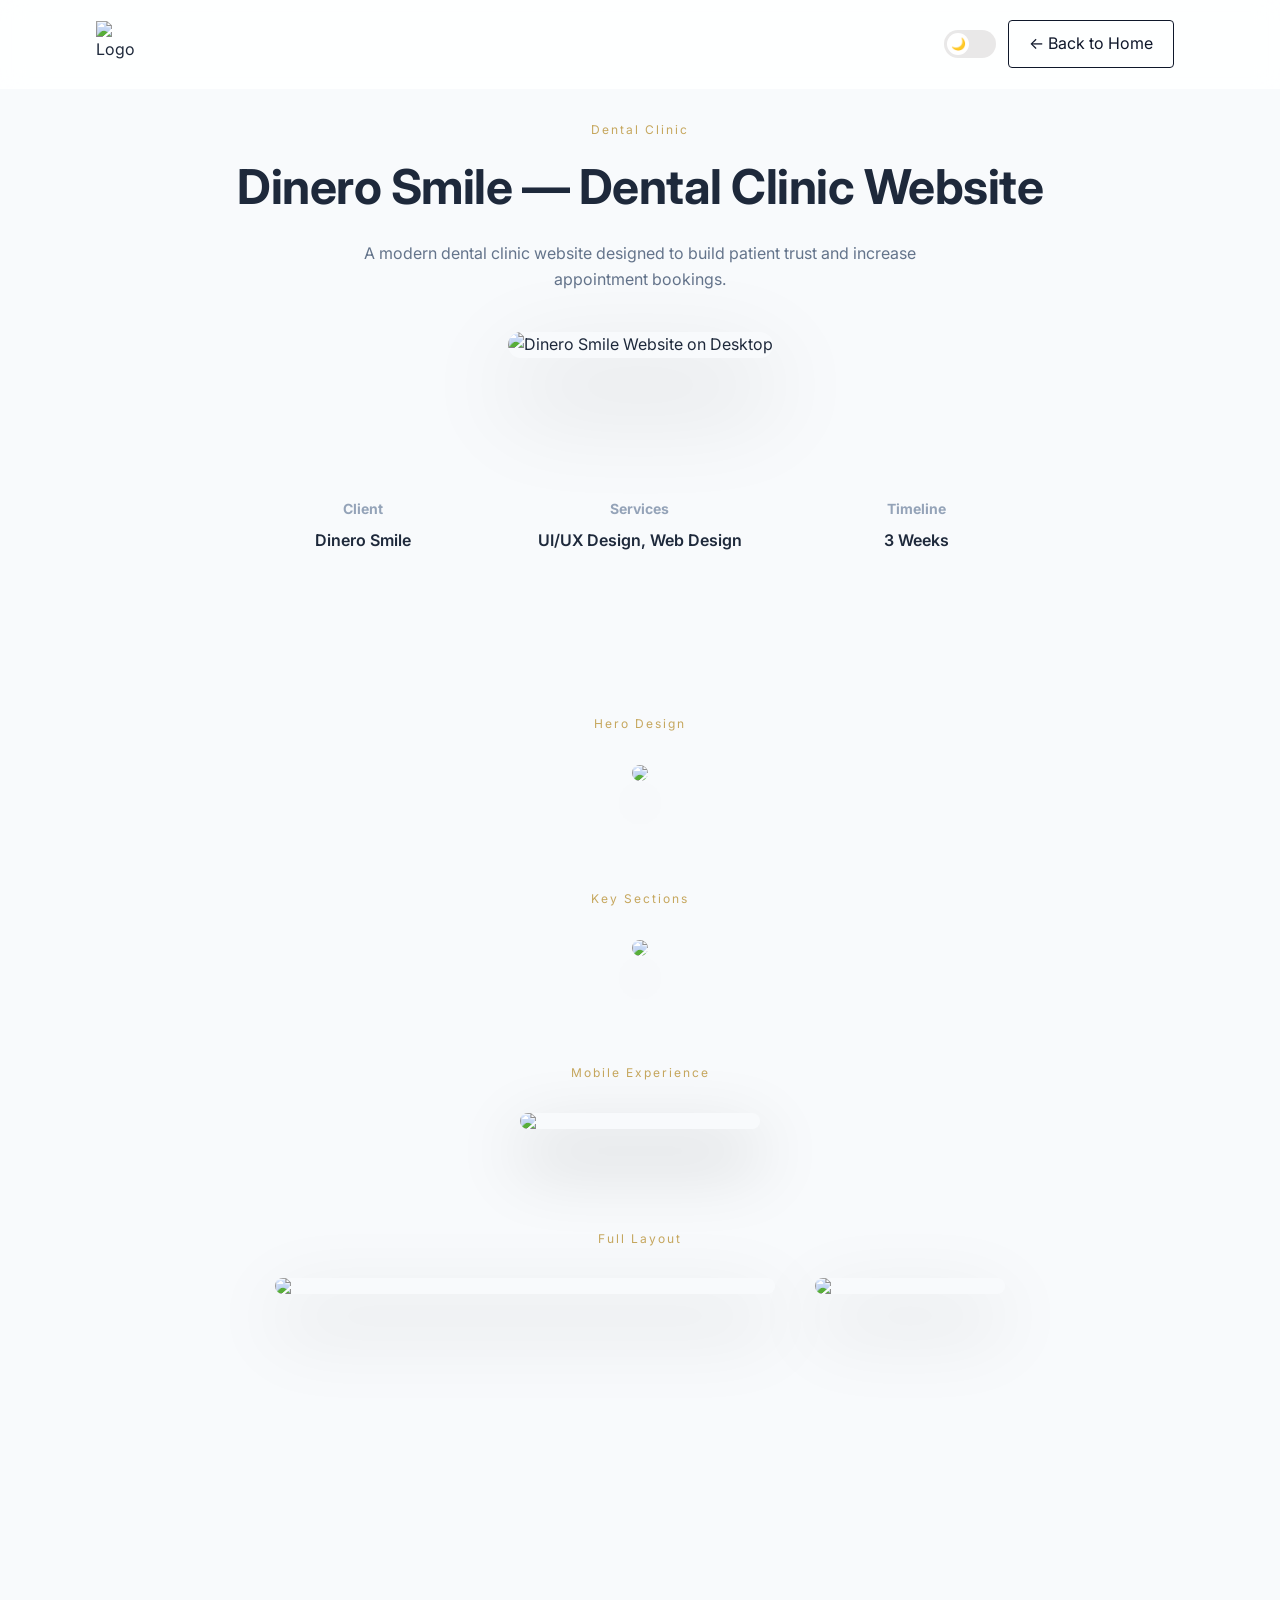
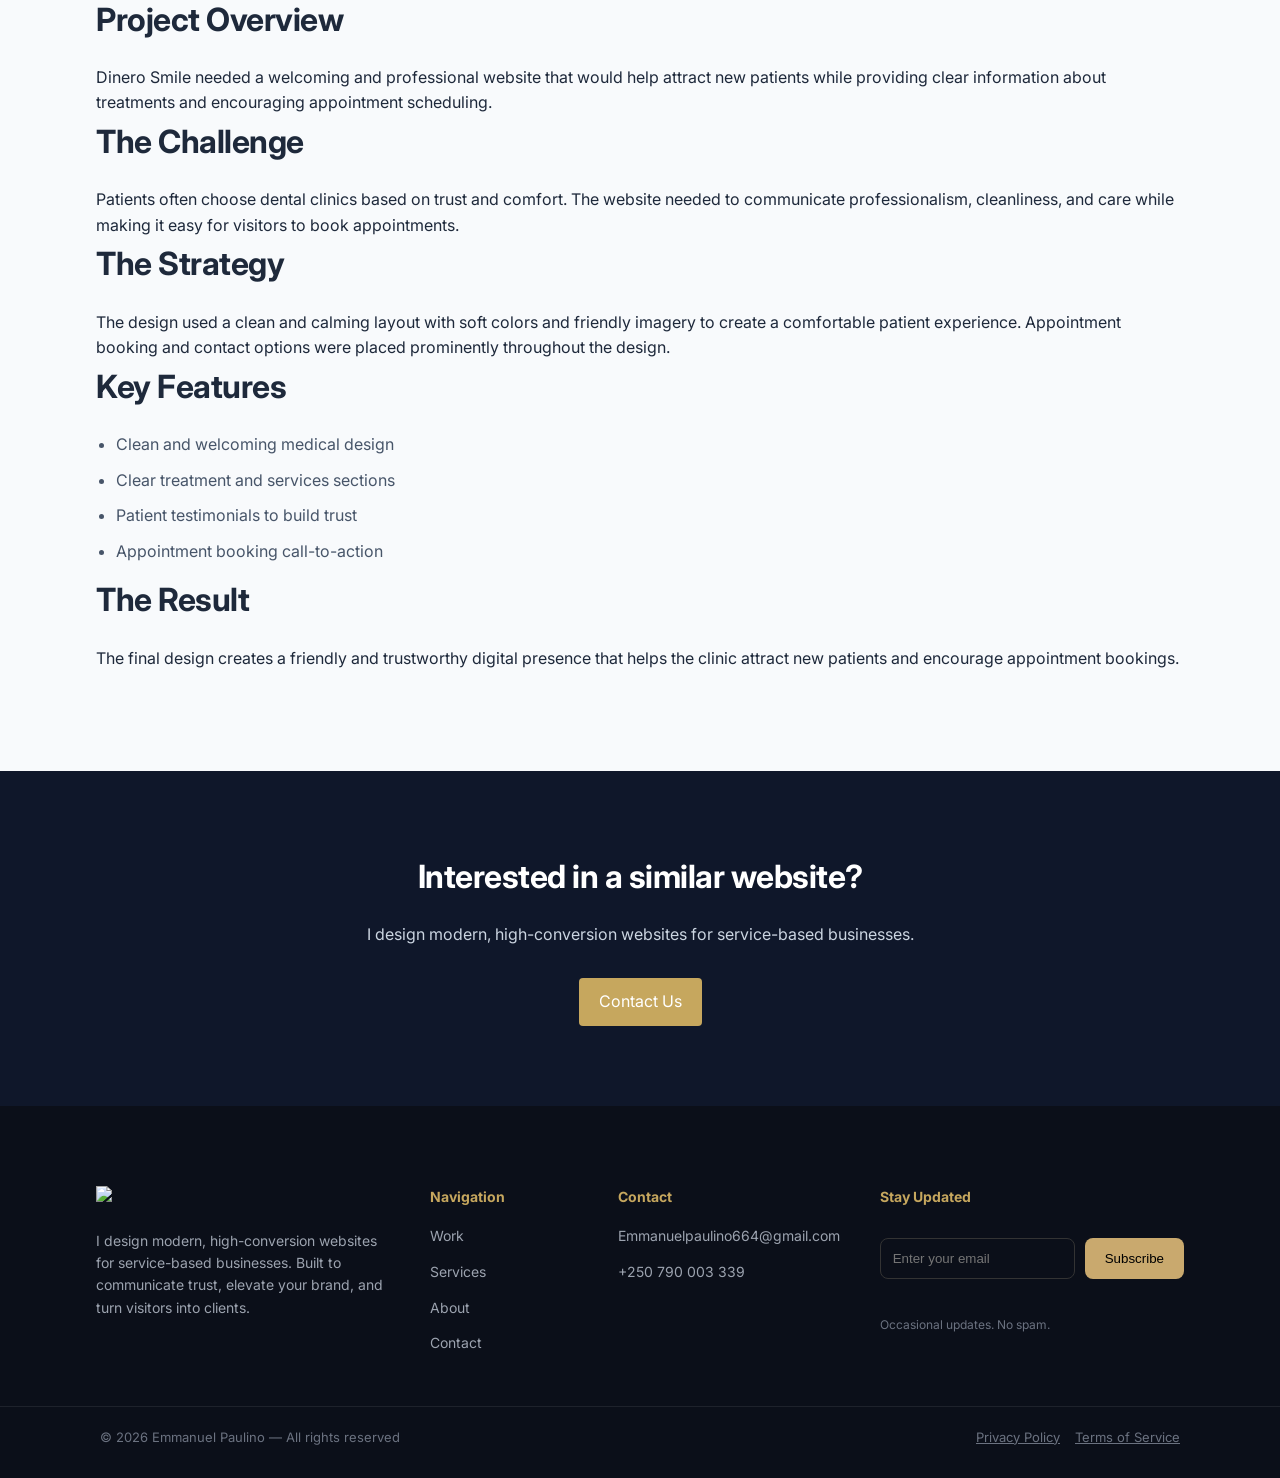
==== commit 02141950: "Add files via upload" ====
--- a/dental-clinics.html
+++ b/dental-clinics.html
@@ -46,13 +46,12 @@
 <header class="re-navbar">
 
 <div class="page-wrapper">
- 
   <div class="re-menu-backdrop"></div>
 <div class="container nav-content">
 
     <div class="logo">
-  <img src="assets/Logo/logo-light.png" class="logo-light" alt="Logo">
-  <img src="assets/Logo/logo-dark.png" class="logo-dark" alt="Logo">
+  <img src="assets/Logo/logo-light.webp" class="logo-light" alt="Logo">
+  <img src="assets/Logo/logo-dark.webp" class="logo-dark" alt="Logo">
 </div>
 
 <div class="top-actions">
@@ -130,7 +129,7 @@
    A modern dental clinic website designed to build patient trust and increase appointment bookings.
   </p>
 
-  <img src="assets/clinic/Desktop2.png" alt="Dinero Smile Website on Desktop">
+  <img src="assets/clinic/Desktop2.webp" alt="Dinero Smile Website on Desktop">
 </section>
 
 <!-- OVERVIEW -->
@@ -159,7 +158,7 @@
   <!-- SECTION 1 -->
   <div class="case-block">
     <p class="case-label">Hero Design</p>
-    <img src="assets/clinic/Desktop2.png">
+    <img src="assets/clinic/Desktop2.webp">
   </div>
 
   <!-- SECTION 2 -->
@@ -167,7 +166,7 @@
     <p class="case-label">Key Sections</p>
 
     <div class="grid-2">
-      <img src="assets/clinic/Clinic-keys.png">
+      <img src="assets/clinic/Clinic-keys.webp">
     </div>
   </div>
 
@@ -176,7 +175,7 @@
     <p class="case-label">Mobile Experience</p>
 
     <div class="phones">
-      <img src="assets/clinic/clinic-Mobile.png">
+      <img src="assets/clinic/Clinic-Mobile.webp">
     </div>
   </div>
 
@@ -185,8 +184,8 @@
     <p class="case-label">Full Layout</p>
 
     <div class="devices">
-      <img class="desktop" src="assets/clinic/clinic-Desktop.png">
-      <img class="mobile" src="assets/clinic/clinic-Mobile.png">
+      <img class="desktop" src="assets/clinic/Clinic-Desktop.webp">
+      <img class="mobile" src="assets/clinic/Clinic-Mobile.webp">
     </div>
   </div>
 
@@ -375,7 +374,7 @@
 
     <!-- BRAND -->
     <div class="case-footer-col">
-      <img src="assets/Logo/logo-dark.png" class="footer-logo">
+      <img src="assets/Logo/logo-dark.webp" class="footer-logo">
 
       <p class="case-footer-text">
         I design modern, high-conversion websites for service-based businesses.
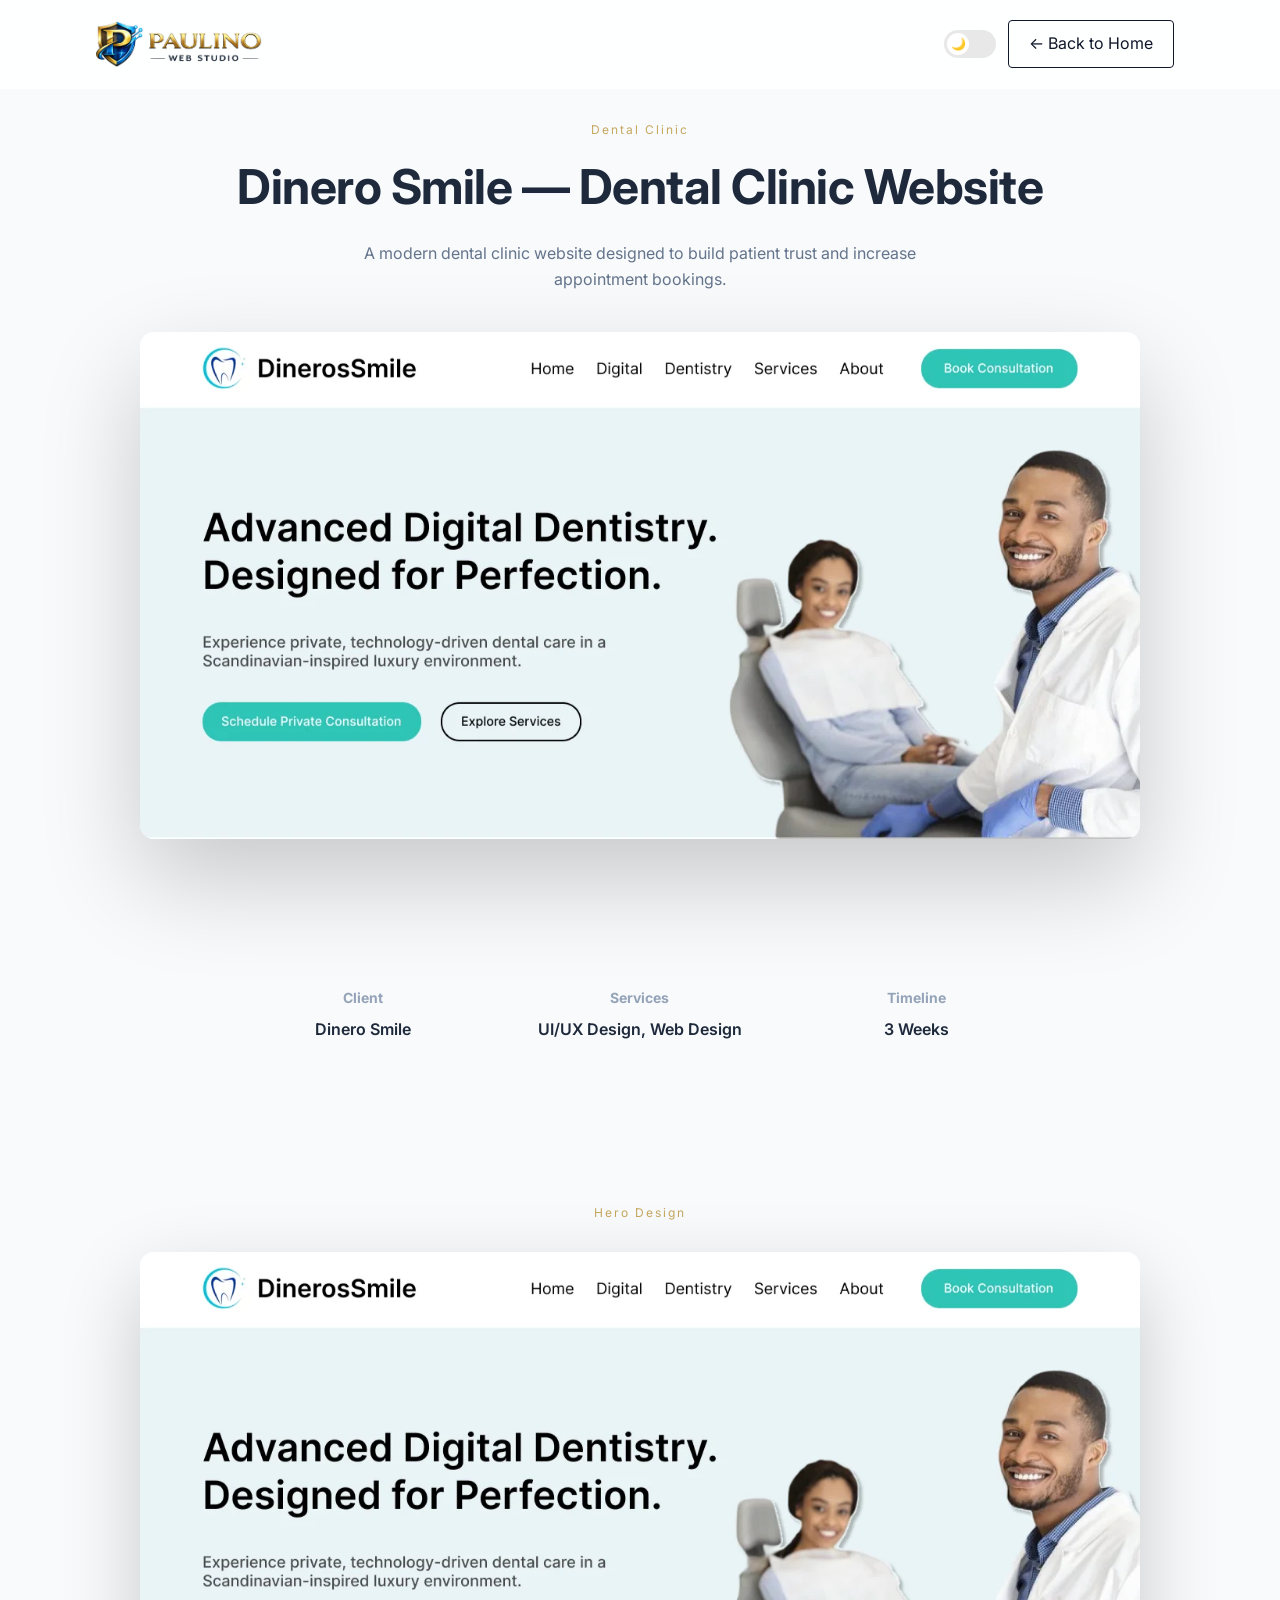
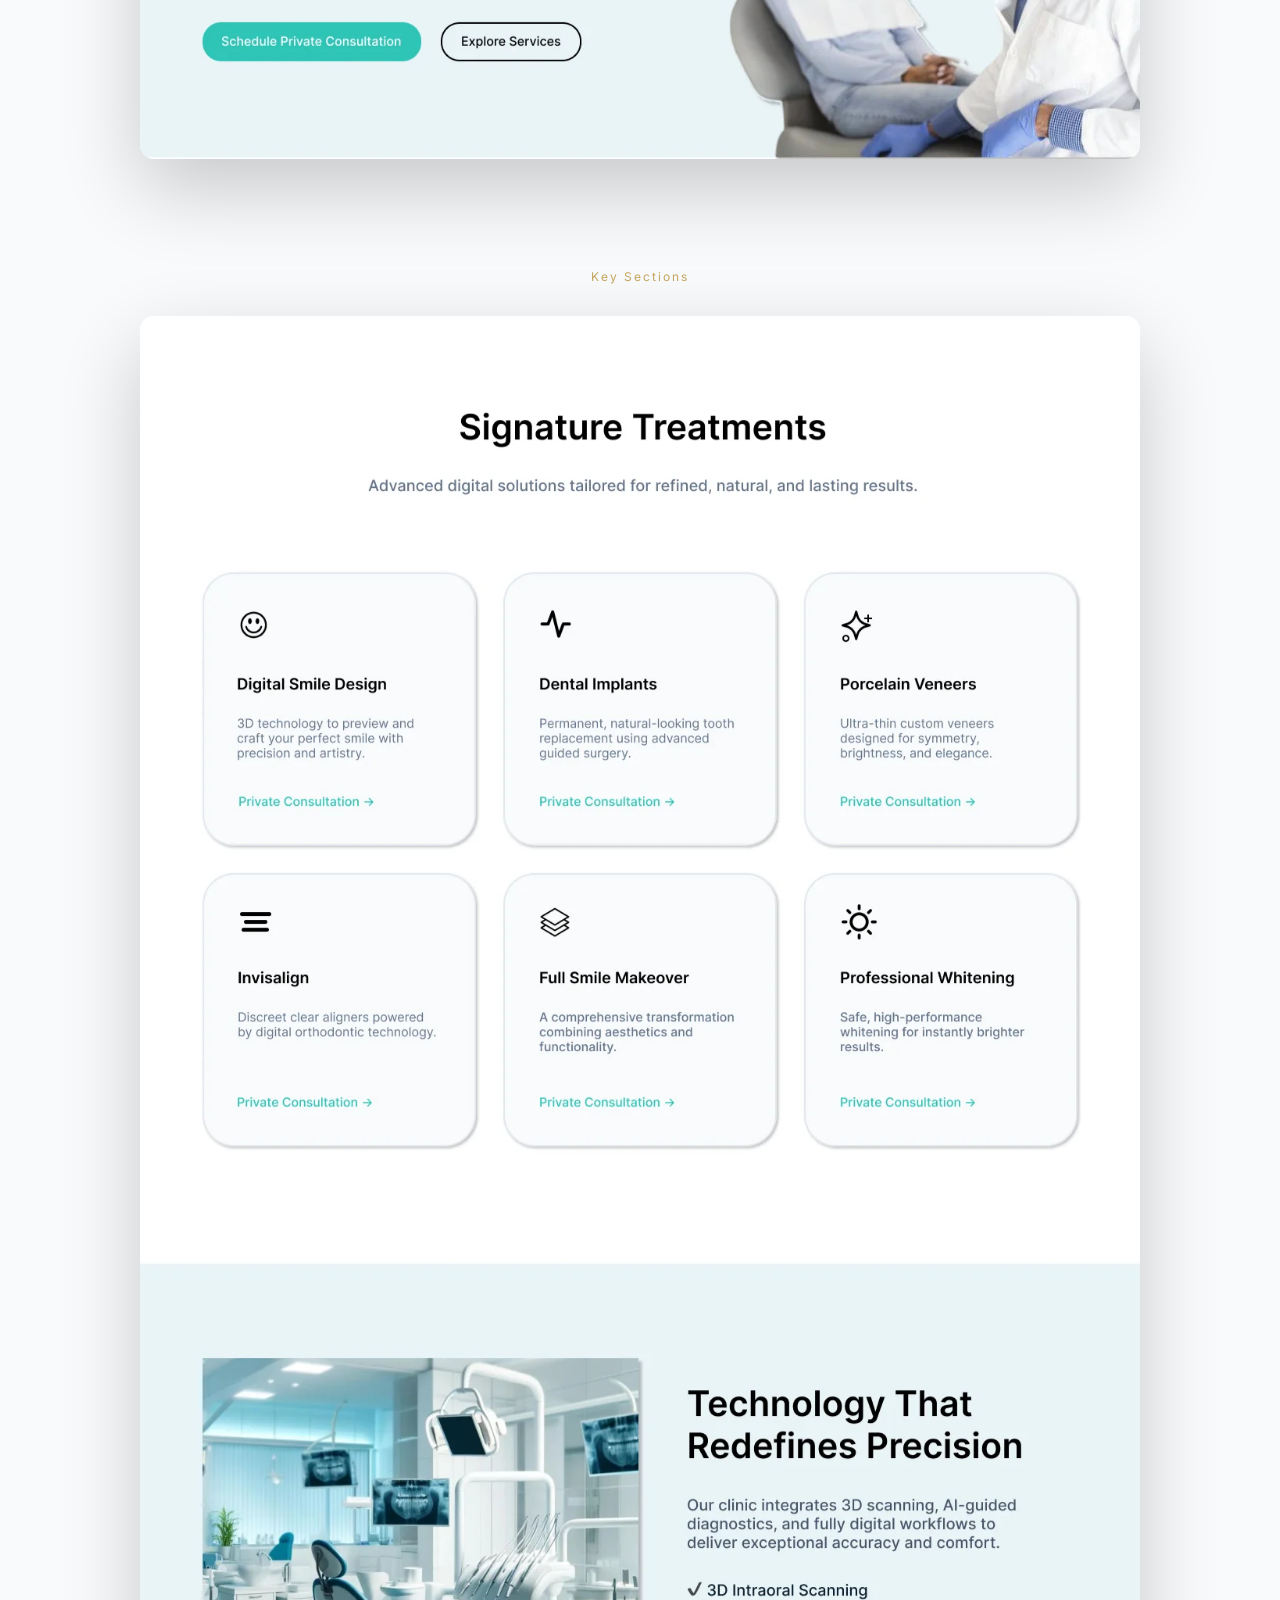
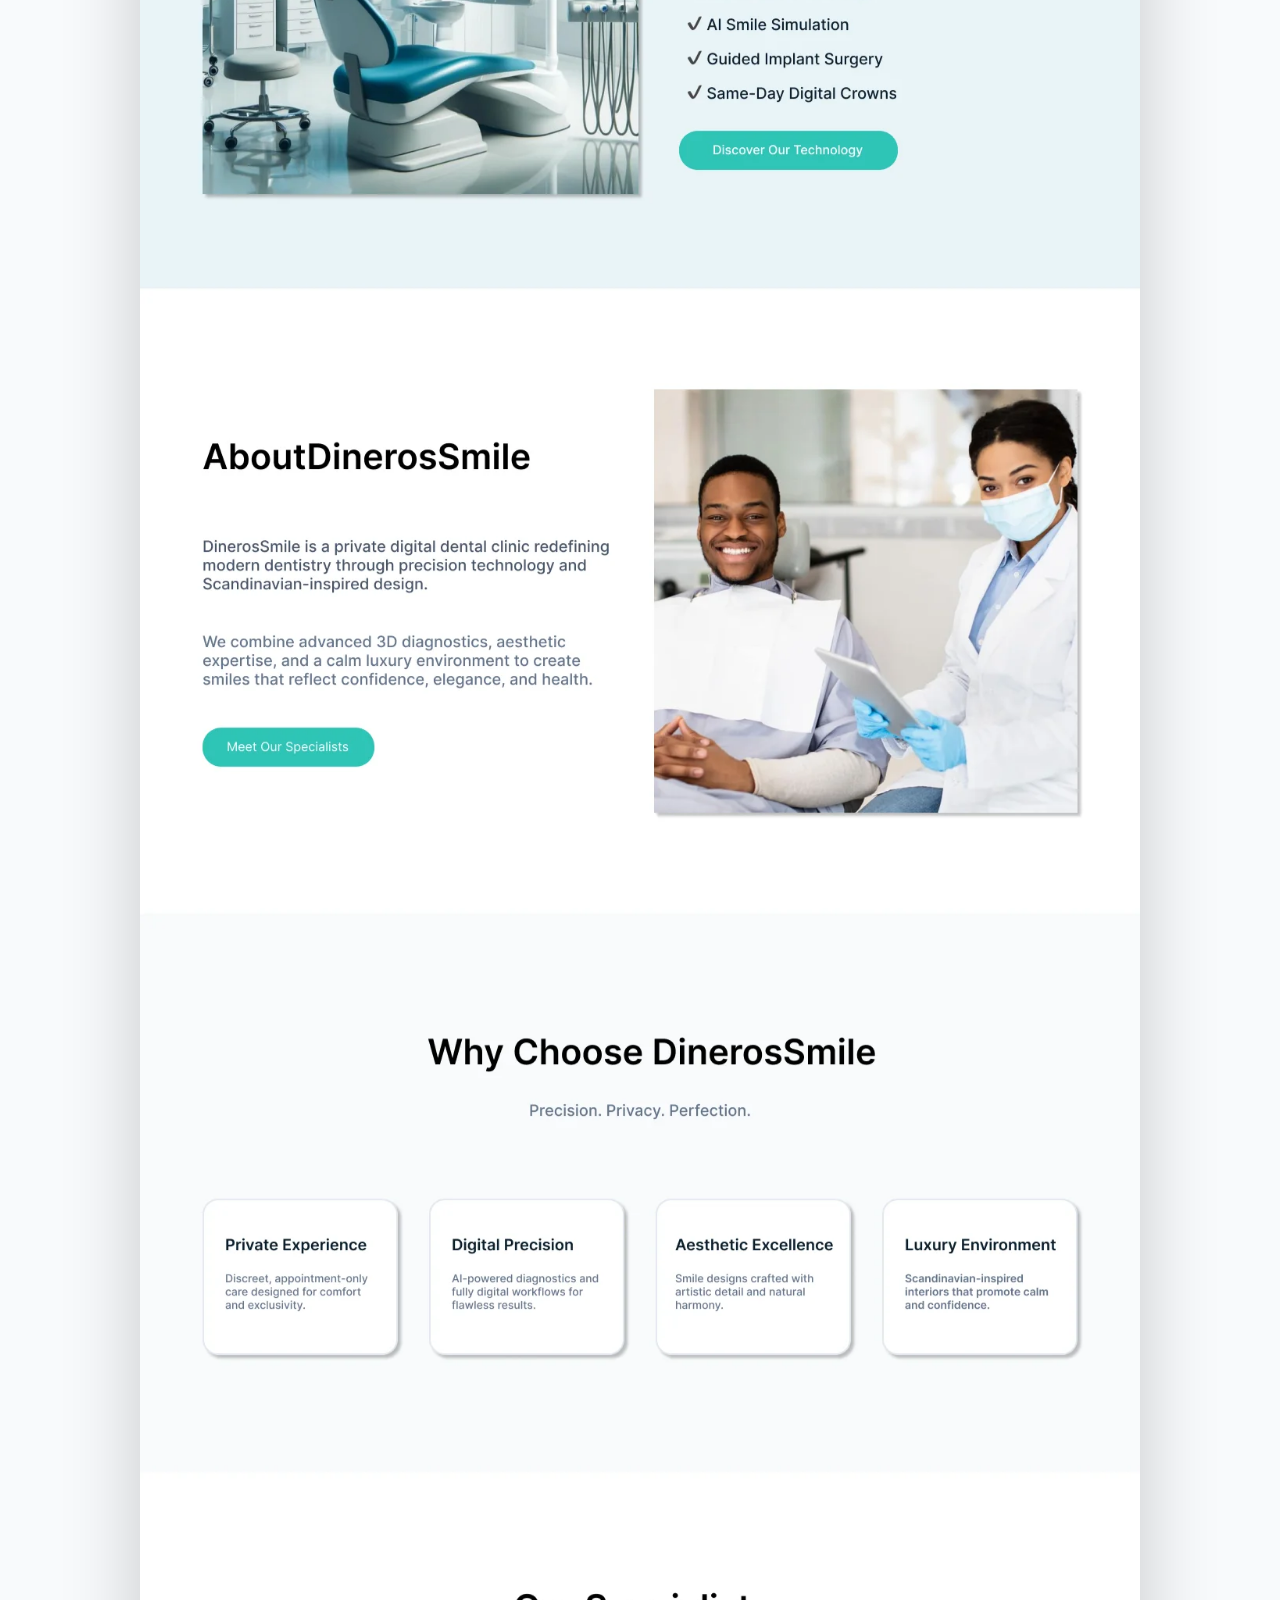
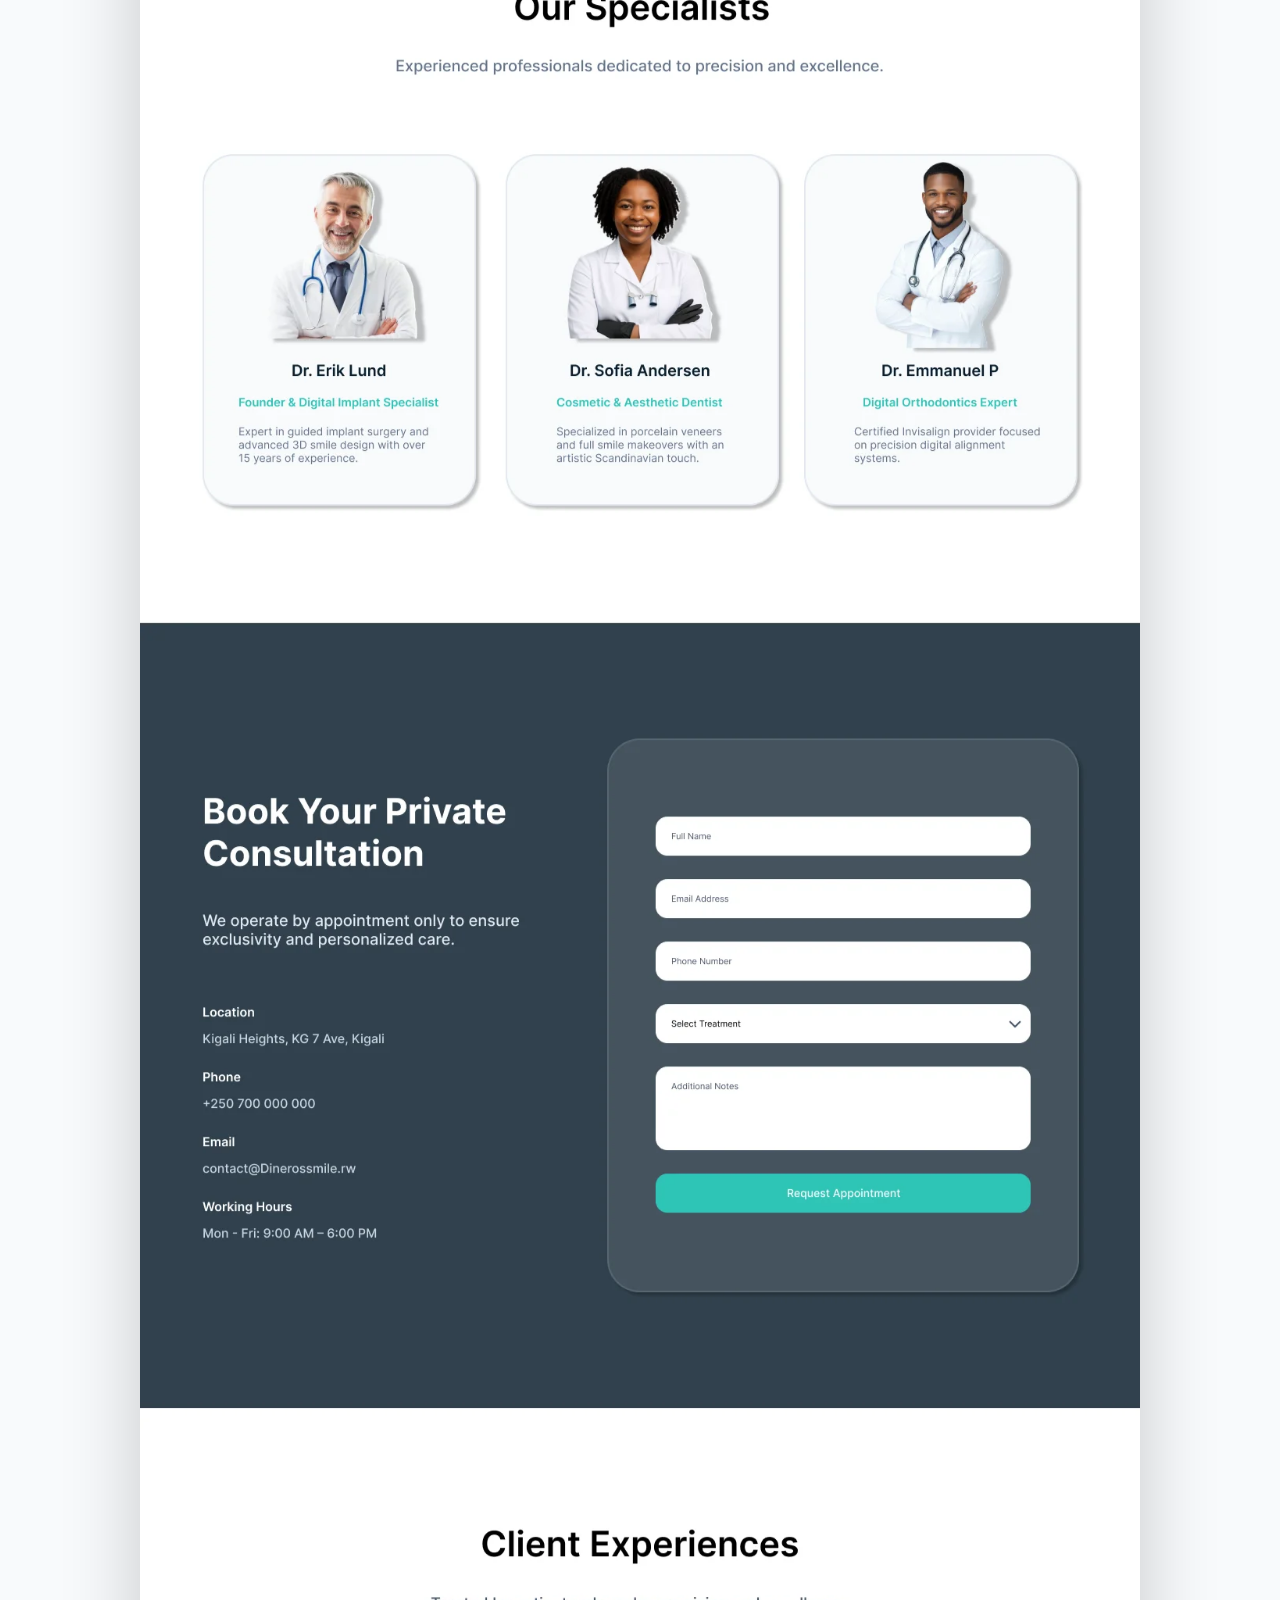
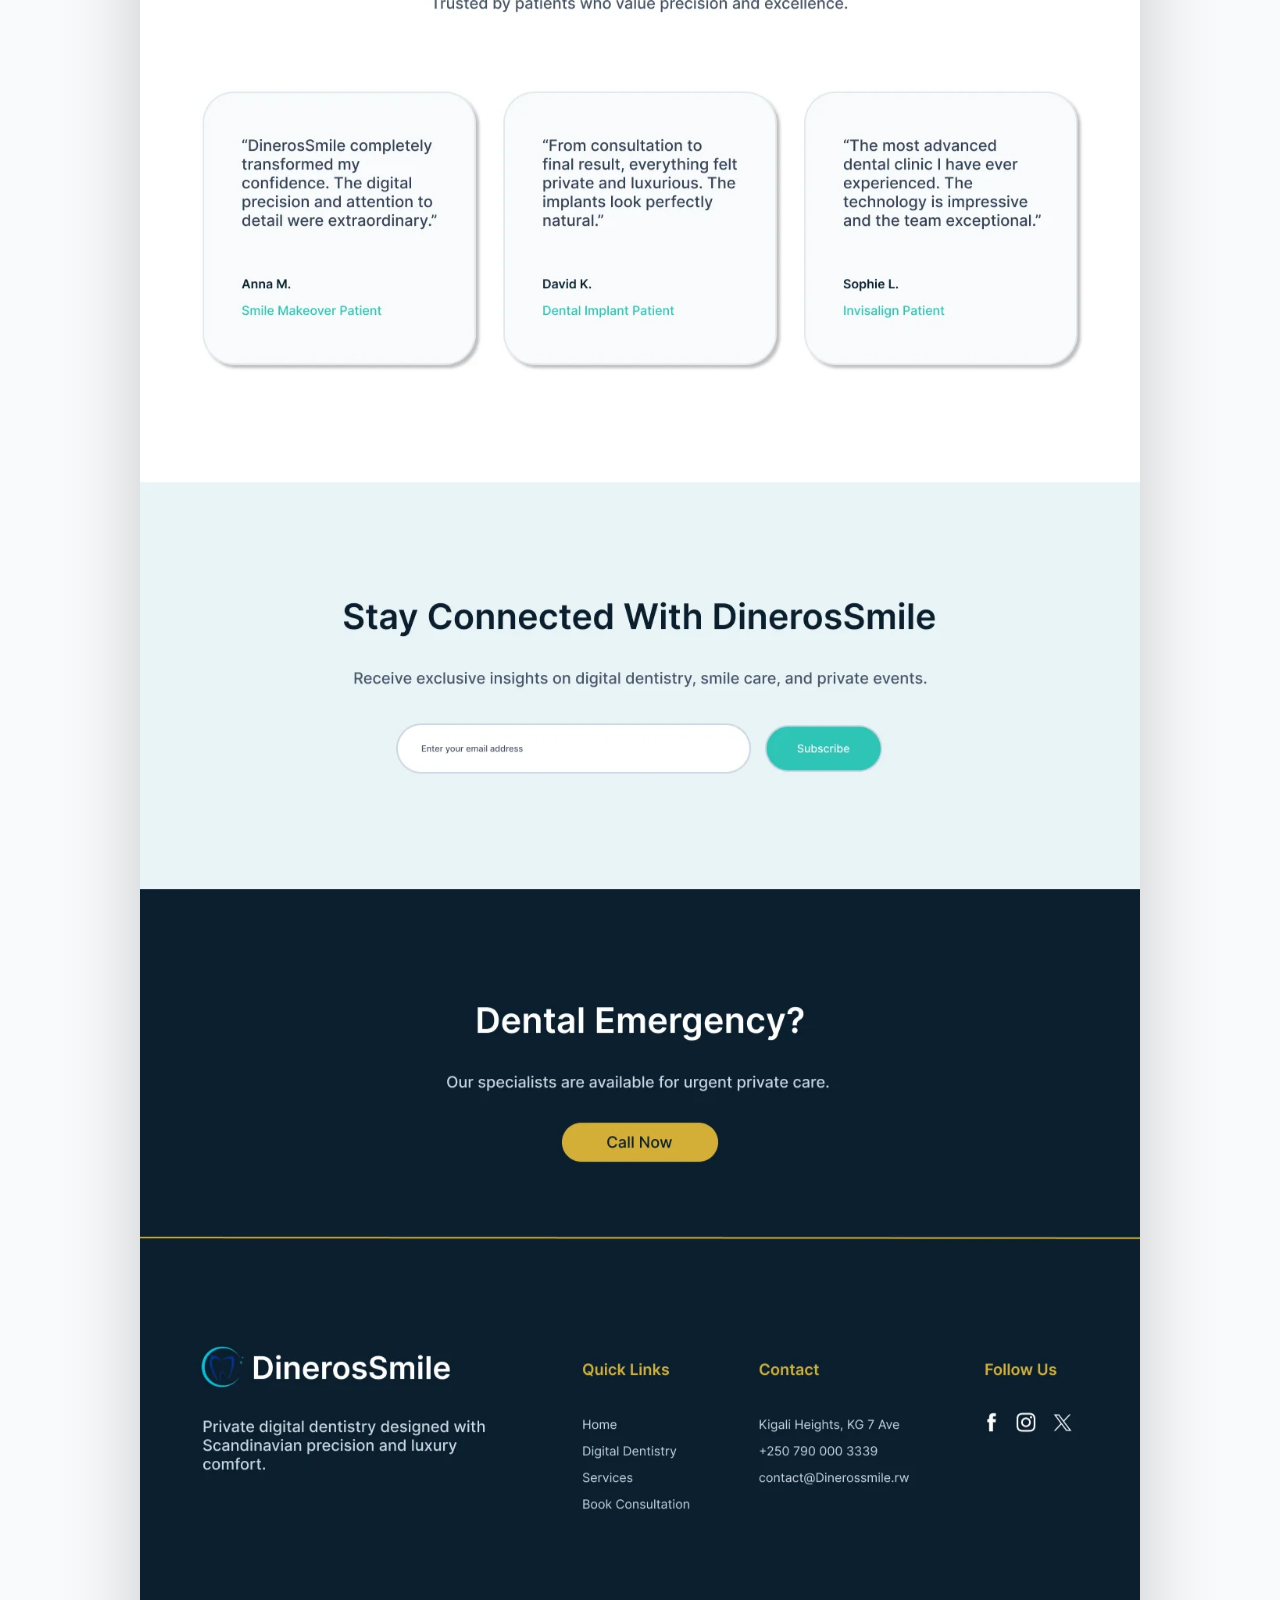
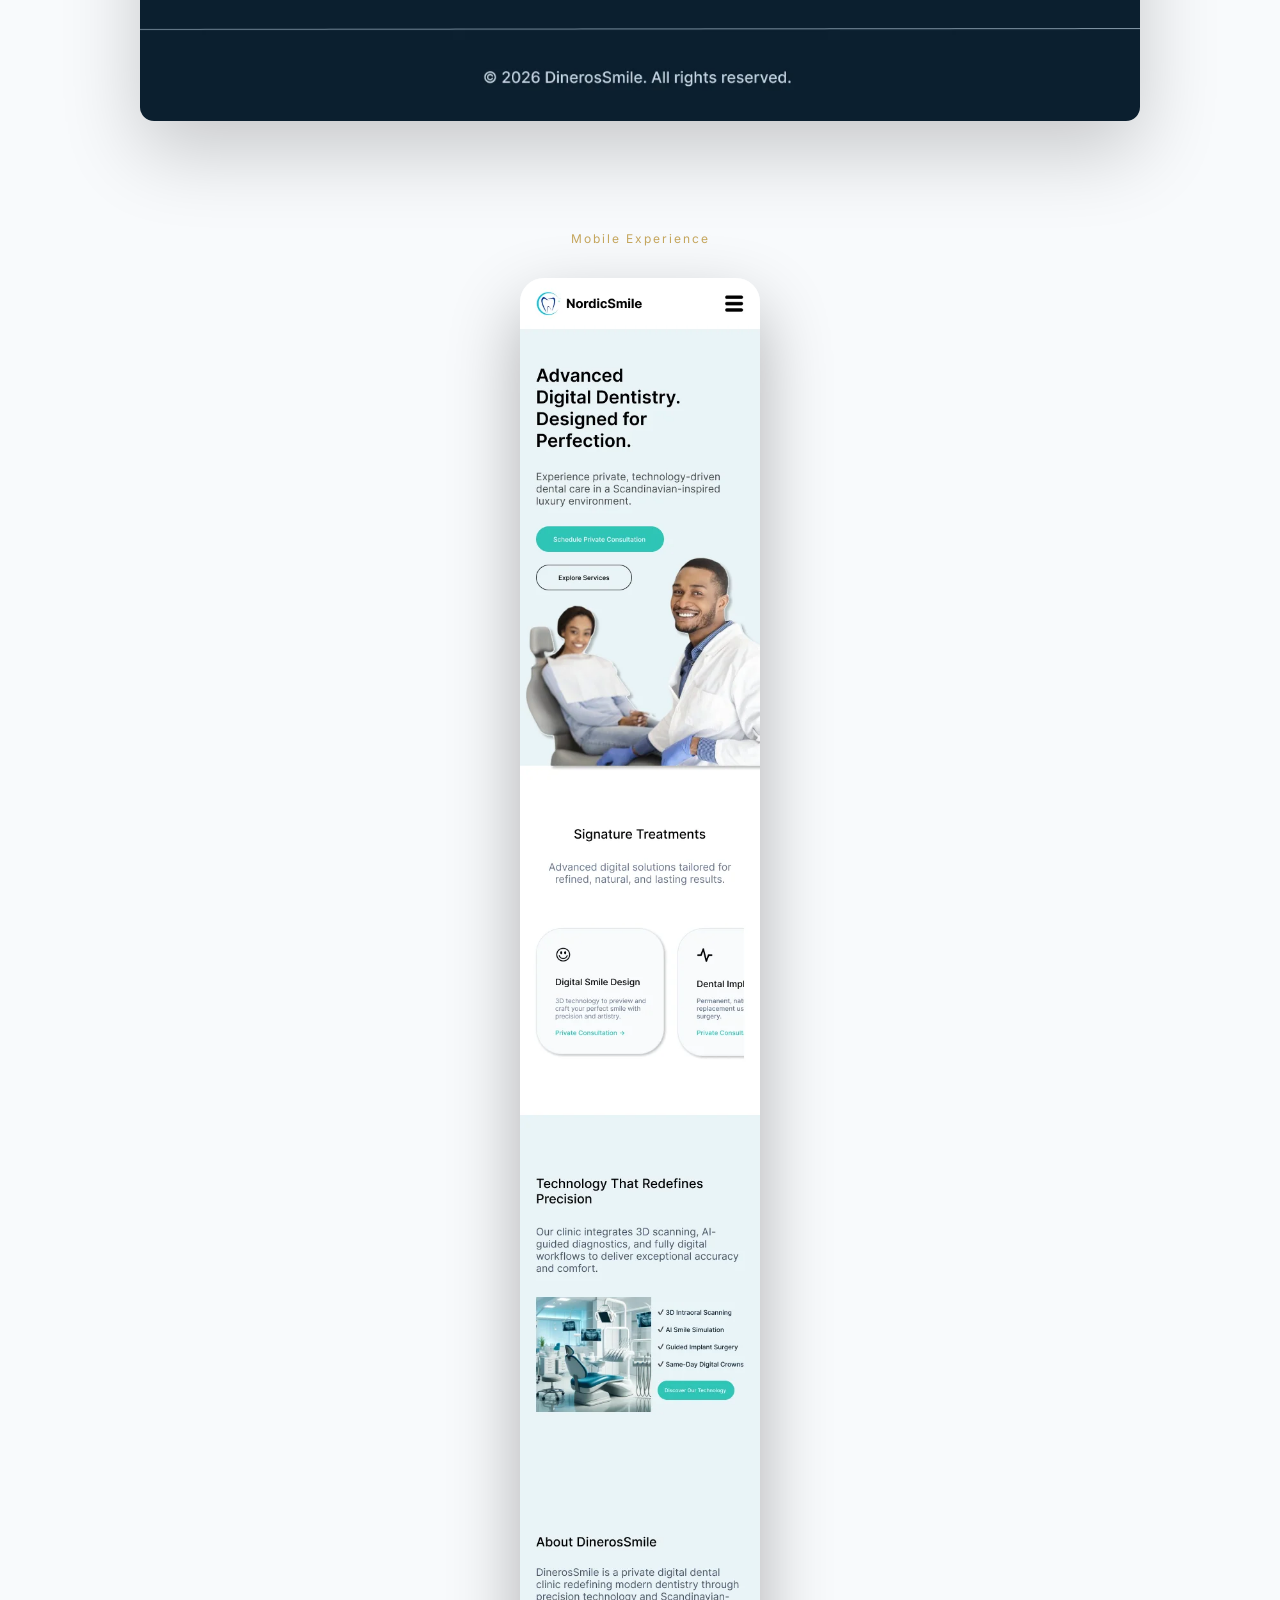
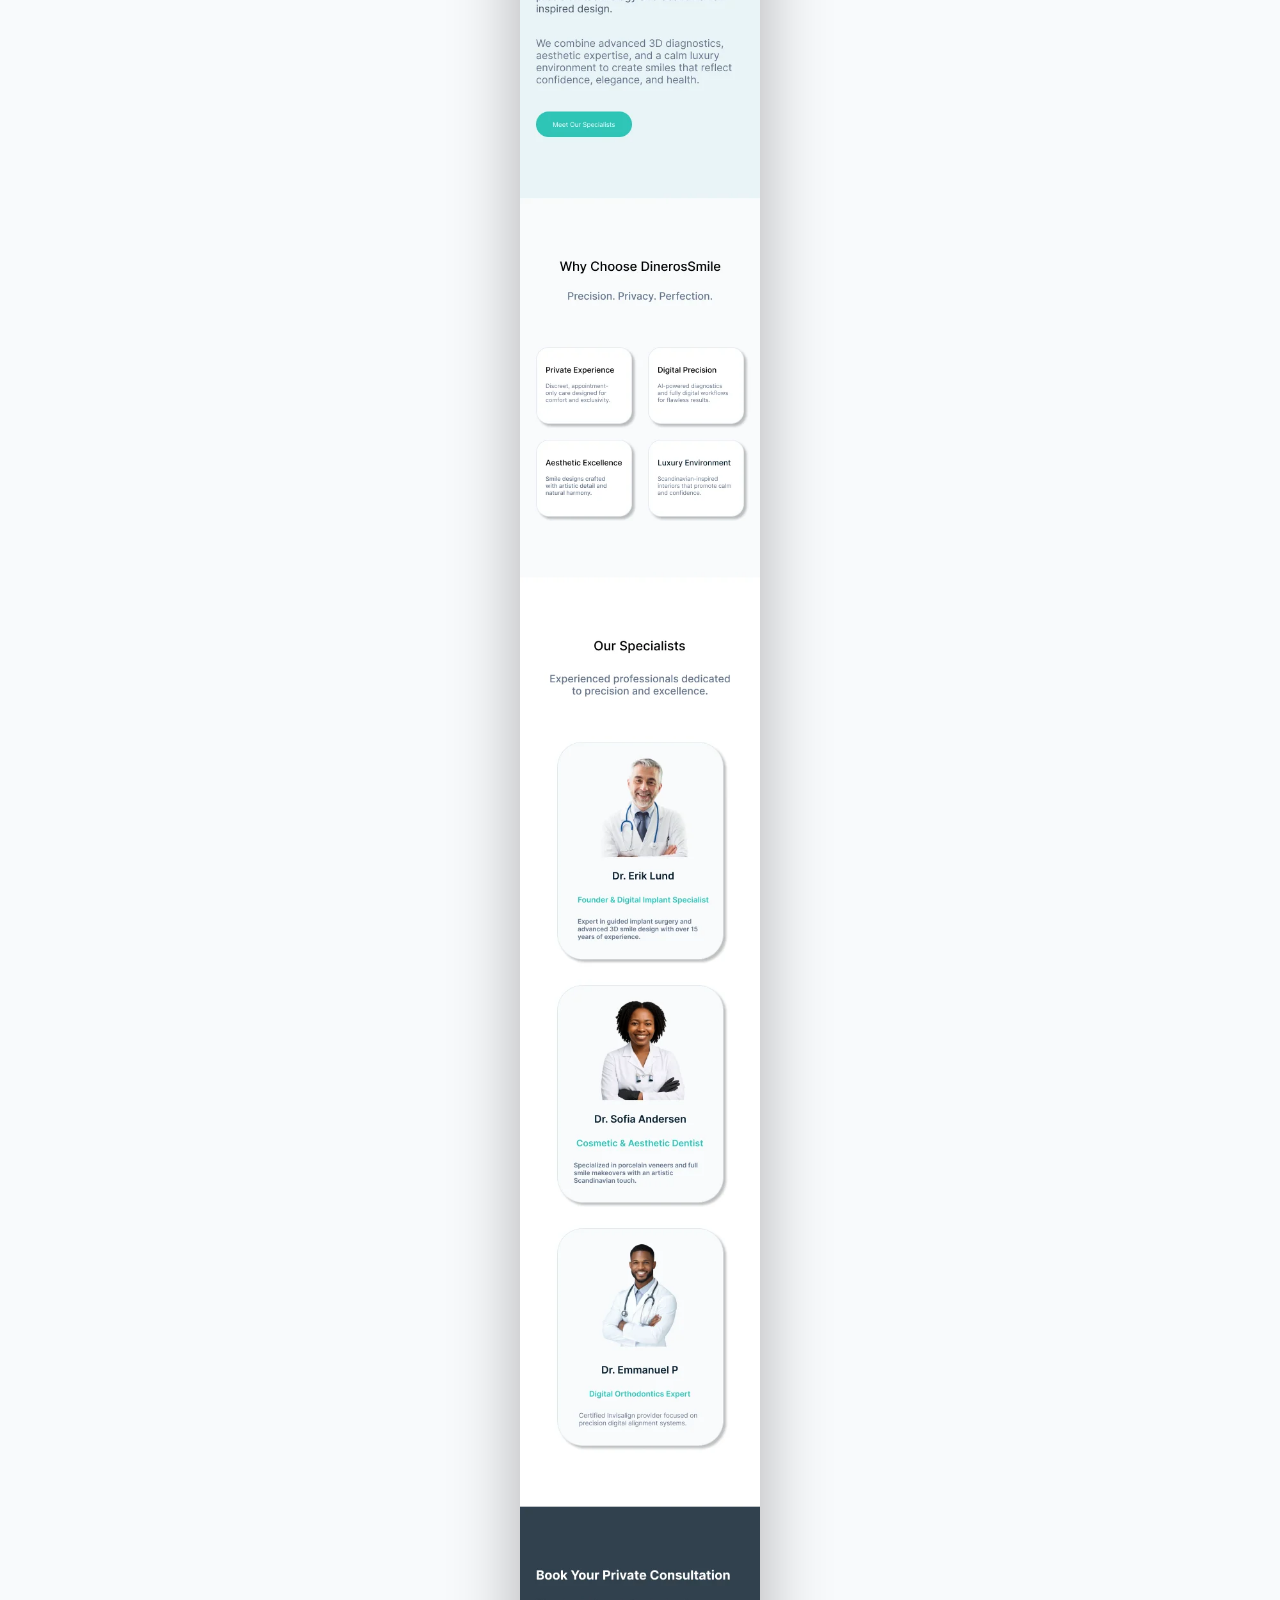
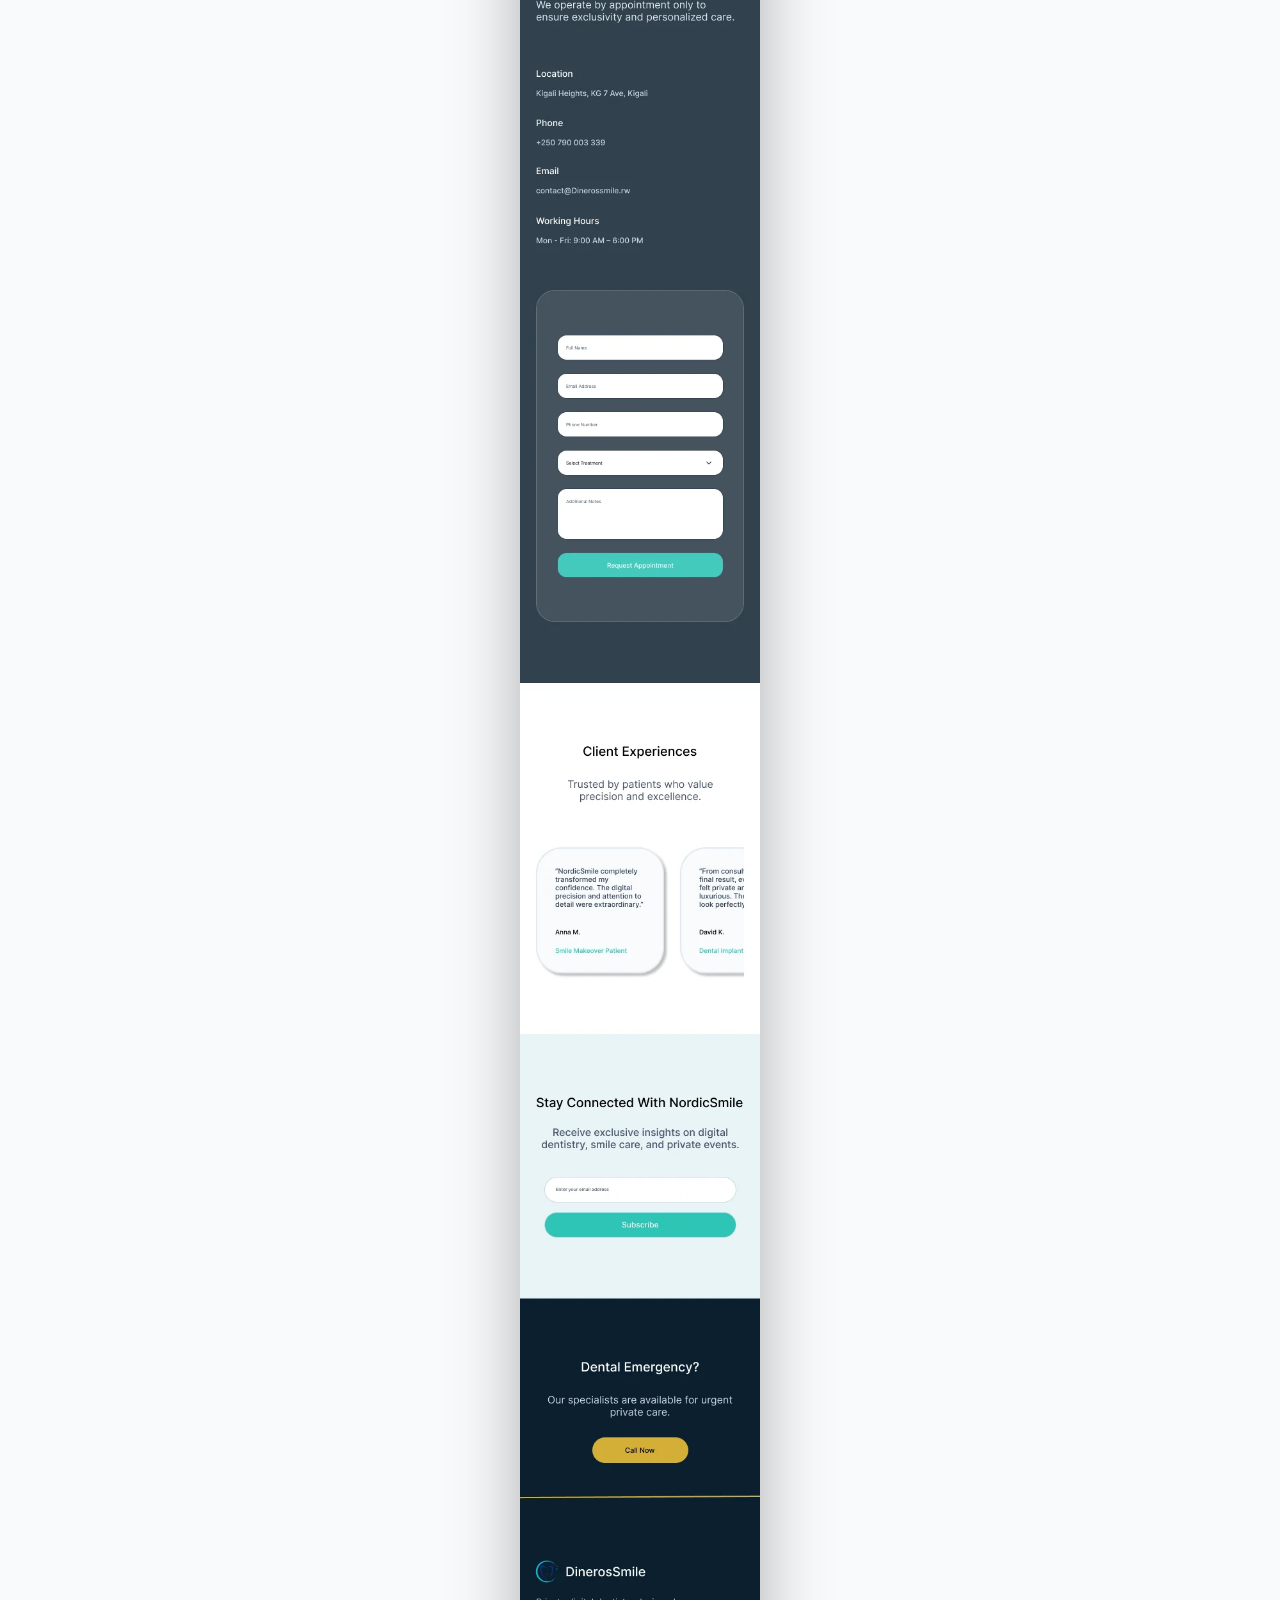
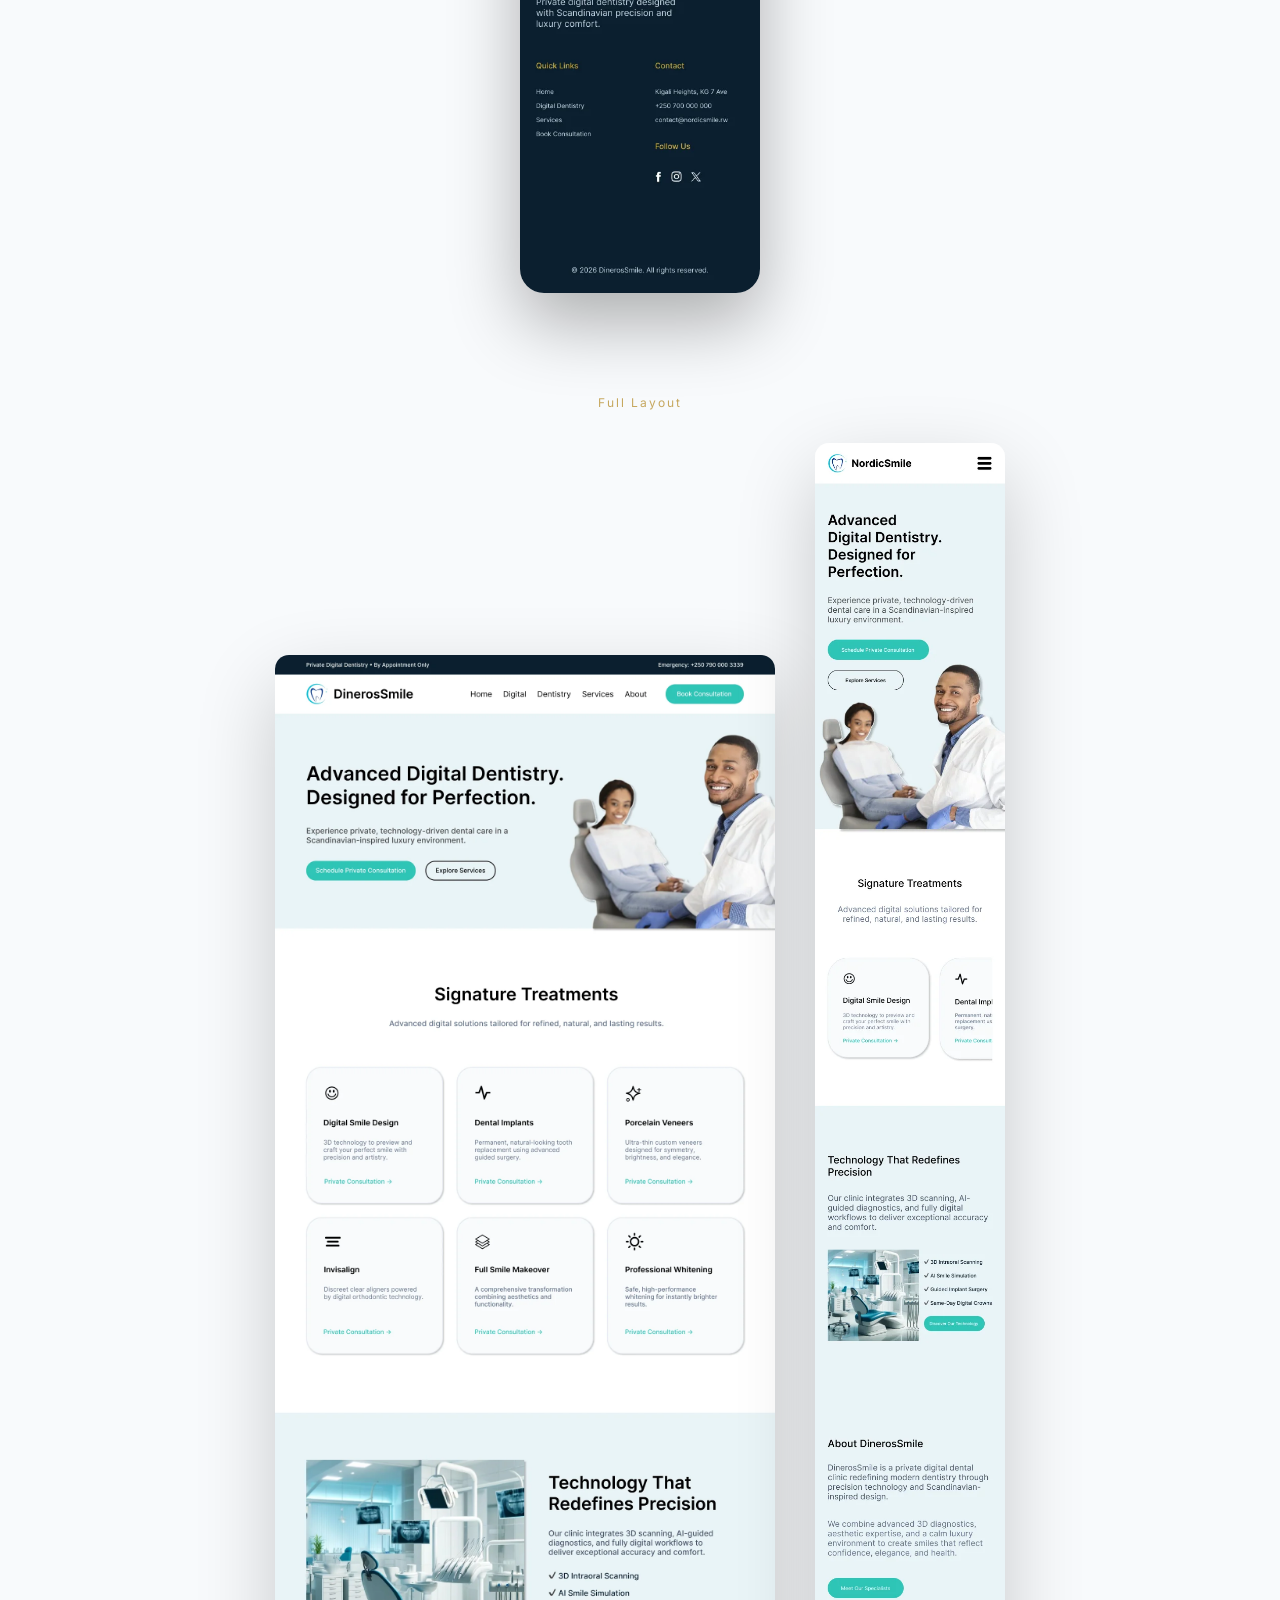
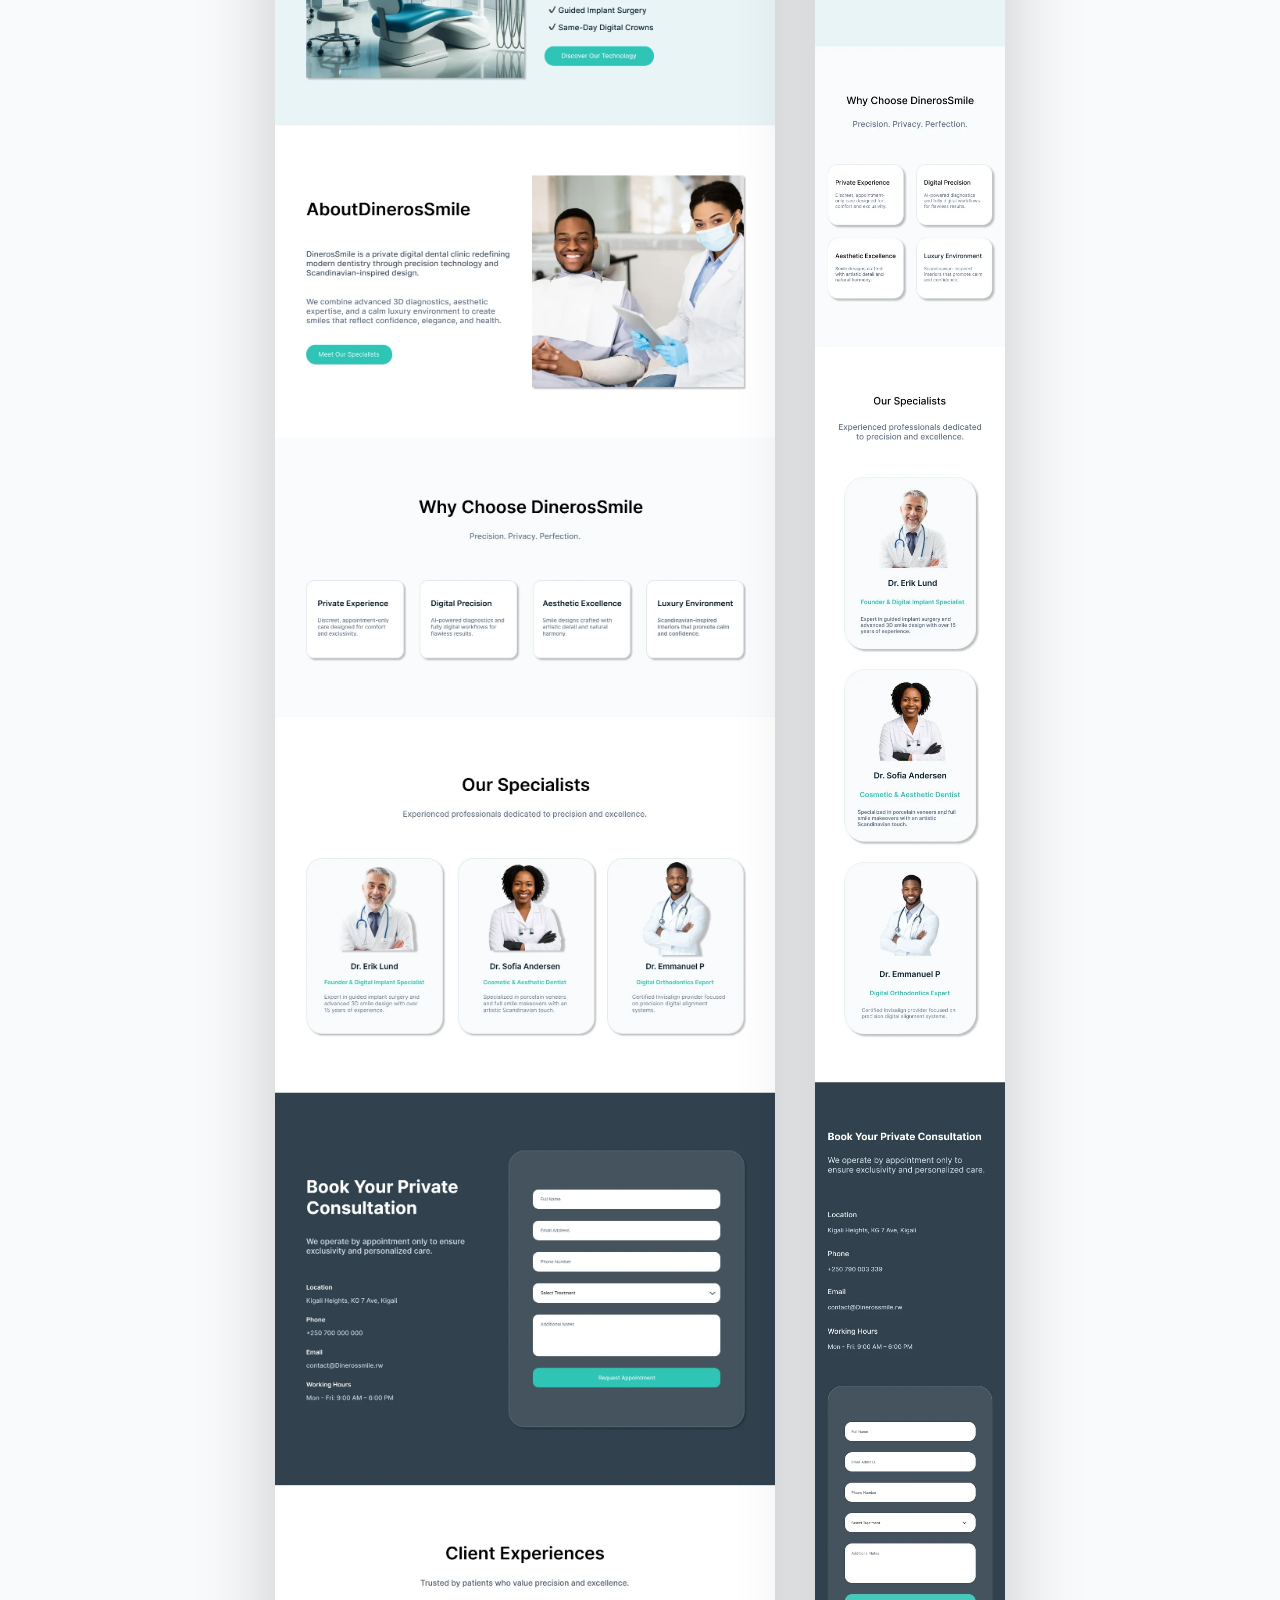
==== commit 11a572a2: "Update dental-clinics.html" ====
--- a/dental-clinics.html
+++ b/dental-clinics.html
@@ -1,6 +1,16 @@
 <!DOCTYPE html>
 <html lang="en">
 <head>
+
+ <!-- Google tag (gtag.js) -->
+<script async src="https://www.googletagmanager.com/gtag/js?id=G-182QZYL9CN"></script>
+<script>
+  window.dataLayer = window.dataLayer || [];
+  function gtag(){dataLayer.push(arguments);}
+  gtag('js', new Date());
+
+  gtag('config', 'G-182QZYL9CN');
+</script>
 
 <meta charset="UTF-8">
 <meta name="viewport" content="width=device-width, initial-scale=1.0">
--- a/css/style.css
+++ b/css/style.css
@@ -61,7 +61,7 @@
 
 body.dark-mode .navbar {
   background: rgba(2, 6, 23, 0.6);
-  backdrop-filter: blur(14px);
+  backdrop-filter: blur(10px);
   border-bottom: 1px solid var(--border);
   box-shadow: 0 10px 40px rgba(0,0,0,0.6);
 }
@@ -390,7 +390,7 @@
 
 .navbar.scrolled {
   background: rgba(255, 255, 255, 0.75);
-  backdrop-filter: blur(12px);
+  backdrop-filter: blur(10px);
   box-shadow: 0 5px 30px rgba(0,0,0,0.08);
 }
 
@@ -459,7 +459,7 @@
 
 .navbar {
   background: rgba(255,255,255,0.7);
-  backdrop-filter: blur(12px);
+  backdrop-filter: blur(10px);
 }
 
 }
@@ -724,7 +724,7 @@
   left: 0;
   right: 0;
   z-index: 1000;
-  backdrop-filter: blur(12px);
+  backdrop-filter: blur(10px);
   background: rgba(255,255,255,0.85);
   border-bottom: 1px solid rgba(255,255,255,0.08);
 }
@@ -1050,6 +1050,8 @@
   }
 }
 
+
+
 /* HERO */
 
 .hero {
@@ -1381,7 +1383,7 @@
 body.dark-mode .who-we-work-box {
   background: var(--card-bg);
   border: 1px solid var(--border);
-  backdrop-filter: blur(16px);
+  backdrop-filter: blur(10px);
   box-shadow: 0 20px 60px rgba(0,0,0,0.6);
 }
 
@@ -1727,6 +1729,14 @@
 
 .work-card img{
 height:200px;
+}
+
+}
+
+@media (max-width:400px){
+
+.work-card img {
+  height:170px;
 }
 
 }
@@ -2142,7 +2152,7 @@
   border-radius: 20px;
   padding: 30px;
   border: 1px solid rgb(207, 207, 207);
-  backdrop-filter: blur(12px);
+  backdrop-filter: blur(10px);
   transition: 0.4s;
   position: relative;
   overflow: hidden;
@@ -2246,7 +2256,7 @@
 body.dark-mode .process-grid div {
     background: var(--card-bg);
   border: 1px solid var(--border);
-  backdrop-filter: blur(16px);
+  backdrop-filter: blur(10px);
   box-shadow: 0 20px 60px rgba(0,0,0,0.6);
 }
 
@@ -2501,7 +2511,7 @@
   border-radius: 16px;
   background: white;
   border: 1px solid rgba(255,255,255,0.08);
-  backdrop-filter: blur(12px);
+  backdrop-filter: blur(10px);
   overflow: hidden;
   transition: all 0.3s ease;
 }
@@ -2891,6 +2901,7 @@
     font-size: 12px;
   } 
 }
+
 
 
 /* =========================================
@@ -2995,6 +3006,7 @@
   justify-content: center;
   z-index: 10000;
   padding: 20px;
+  overflow-y: auto;
 }
 
 .booking-modal P {
@@ -3009,7 +3021,7 @@
   position: absolute;
   inset: 0;
   background: rgba(10, 15, 26, 0.85);
-  backdrop-filter: blur(12px);
+  backdrop-filter: blur(10px);
   animation: fadeIn 0.4s ease;
 }
 
@@ -3019,14 +3031,18 @@
   color: var(--text);
   padding: 50px 40px;
   width: 100%;
-  max-width: 550px;
-  border-radius: 24px;
+  max-width: 520px;
+  border-radius: 20px;
   border: 1px solid rgba(198, 167, 94, 0.2);
   box-shadow: 0 30px 60px rgba(0,0,0,0.4);
   z-index: 2;
   transform: translateY(30px);
   opacity: 0;
   transition: all 0.5s cubic-bezier(0.34, 1.56, 0.64, 1);
+}
+
+.booking-modal__content {
+  scroll-behavior: smooth;
 }
 
 .booking-modal.active .booking-modal__content {
@@ -3230,7 +3246,7 @@
 ========================================= */
 body.dark-mode .booking-modal__content {
   background: rgba(15, 23, 42, 0.8); /* Deep Navy Glass */
-  backdrop-filter: blur(20px);
+  backdrop-filter: blur(10px);
   border: 1px solid rgba(255, 255, 255, 0.1);
   box-shadow: 0 25px 50px rgba(0, 0, 0, 0.8);
   color: #f8fafc;
@@ -3281,6 +3297,80 @@
 
 body.dark-mode .booking-success p {
   color: #f8fafc;
+}
+
+@media (max-width: 768px){
+
+  .booking-modal {
+    padding: 10px;
+    align-items: flex-start; /* better than center on mobile */
+  }
+
+  .booking-modal__content {
+    padding: 30px 20px;
+    border-radius: 18px;
+    margin-top: 40px;
+  }
+
+  /* STACK FORM (NO 2 COLUMNS) */
+  .form-row {
+    grid-template-columns: 1fr;
+    gap: 12px;
+  }
+
+  /* INPUTS SMALLER */
+  .booking-modal__group input,
+  .booking-modal__group select,
+  .booking-modal__group textarea {
+    padding: 14px;
+    font-size: 14px;
+  }
+
+  /* TEXT */
+  .booking-modal__title {
+    font-size: 24px;
+  }
+
+  .booking-modal__subtitle {
+    font-size: 14px;
+  }
+
+  /* BUTTON */
+  .btn-premium {
+    padding: 16px;
+    font-size: 14px;
+  }
+
+  /* CLOSE BUTTON */
+  .booking-modal__close {
+    font-size: 28px;
+    top: 15px;
+    right: 15px;
+  }
+
+}
+
+@media (max-width: 400px){
+
+  .booking-modal__content {
+    padding: 25px 16px;
+  }
+
+  .booking-modal__title {
+    font-size: 22px;
+  }
+
+
+  .booking-modal__group input,
+  .booking-modal__group select,
+  .booking-modal__group textarea {
+    padding: 12px;
+  }
+
+  .btn-premium {
+    padding: 14px;
+  }
+
 }
 
 /* FINAL CTA */
@@ -3926,6 +4016,7 @@
 
 }
 
+
 @media (max-width:768px){
 
 .hero {
@@ -3965,3 +4056,5 @@
 }
 }
 
+
+
